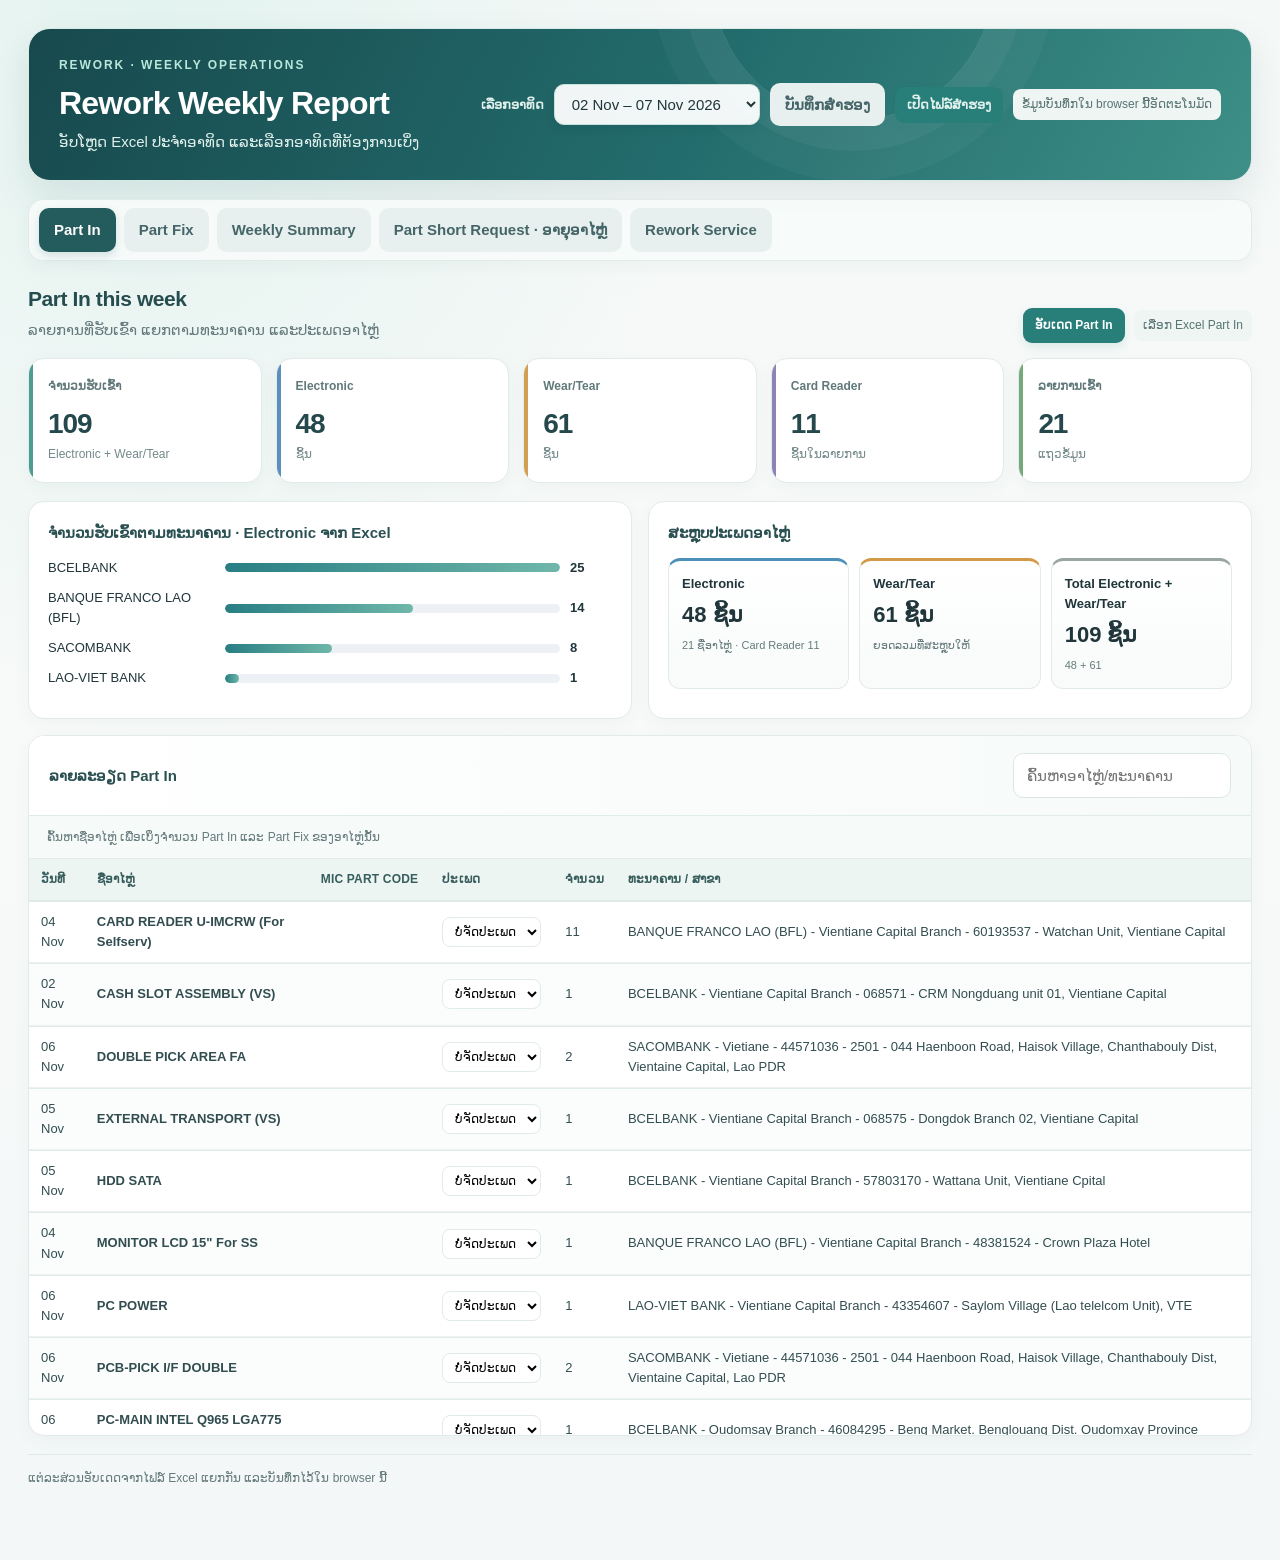
==== index.html @ 6dc498f1 "Restructure website and fix tab navigation and local running - Add root index.html to serve site cle" ====
<!doctype html>
<html lang="lo">
  <head>
    <meta charset="utf-8" />
    <meta name="viewport" content="width=device-width, initial-scale=1" />
    <title>Rework Weekly Report</title>
    <link rel="stylesheet" href="css/styles.css" />
  </head>
  <body>
    <main class="wrap">
      <header class="top">
        <div>
          <div class="eyebrow">Rework · Weekly Operations</div>
          <h1 class="title">Rework Weekly Report</h1>
          <p class="sub">
            ອັບໂຫຼດ Excel ປະຈຳອາທິດ ແລະເລືອກອາທິດທີ່ຕ້ອງການເບິ່ງ
          </p>
        </div>
        <div class="controls">
          <label for="week">ເລືອກອາທິດ</label
          ><select id="week"></select
          ><button class="tab" id="saveBackup" type="button">ບັນທຶກສຳຮອງ</button
          ><label class="uploadbtn" for="restoreBackup">ເປີດໄຟລ໌ສຳຮອງ</label
          ><input
            class="uploadinput"
            id="restoreBackup"
            type="file"
            accept=".json,application/json"
          /><span class="uploadstatus" id="backupStatus"
            >ຂໍ້ມູນບັນທຶກໃນ browser ນີ້ອັດຕະໂນມັດ</span
          >
        </div>
      </header>
      <nav class="tabs">
        <a class="tab active" href="#in">Part In</a
        ><a class="tab" href="#fix">Part Fix</a
        ><a class="tab" id="summaryNav" href="#weeklySummary" hidden
          >Weekly Summary</a
        ><a class="tab" href="#partLife">Part Short Request · ອາຍຸອາໄຫຼ່</a
        ><a class="tab" href="#reworkService">Rework Service</a>
      </nav>
      <section class="section active" id="in">
        <div class="section-head">
          <div>
            <h2>Part In this week</h2>
            <p>ລາຍການທີ່ຮັບເຂົ້າ ແຍກຕາມທະນາຄານ ແລະປະເພດອາໄຫຼ່</p>
          </div>
          <div class="sectionupload">
            <label class="uploadbtn" for="uploadIn">ອັບເດດ Part In</label
            ><input
              class="uploadinput"
              id="uploadIn"
              type="file"
              accept=".xlsx,.xlsm"
            /><span class="uploadstatus" id="statusIn"
              >ເລືອກ Excel Part In</span
            >
          </div>
        </div>
        <div class="grid" id="inkpis"></div>
        <div class="layout">
          <div class="panel">
            <h3>ຈຳນວນຮັບເຂົ້າຕາມທະນາຄານ · Electronic ຈາກ Excel</h3>
            <div id="banks"></div>
          </div>
          <div class="panel">
            <h3>ສະຫຼຸບປະເພດອາໄຫຼ່</h3>
            <div id="types"></div>
          </div>
        </div>
        <div class="panel tablepanel">
          <div class="tabletop">
            <h3>ລາຍລະອຽດ Part In</h3>
            <input
              class="search"
              id="insearch"
              placeholder="ຄົ້ນຫາອາໄຫຼ່/ທະນາຄານ"
            />
          </div>
          <div class="lookup-summary" id="inLookup"></div>
          <div class="scroll">
            <table>
              <thead>
                <tr>
                  <th>ວັນທີ</th>
                  <th>ຊື່ອາໄຫຼ່</th>
                  <th>MIC Part Code</th>
                  <th>ປະເພດ</th>
                  <th>ຈຳນວນ</th>
                  <th>ທະນາຄານ / ສາຂາ</th>
                </tr>
              </thead>
              <tbody id="intable"></tbody>
            </table>
          </div>
        </div>
      </section>
      <section class="section" id="fix">
        <div class="section-head">
          <div>
            <h2>Part Fix this week</h2>
            <p>ລາຍການທີ່ຍ້າຍຈາກ Lao-Rework ໄປ Lao-usable ແລະສະຖານະ Confirmed</p>
          </div>
          <div class="sectionupload">
            <label class="uploadbtn" for="uploadFix">ອັບເດດ Part Fix</label
            ><input
              class="uploadinput"
              id="uploadFix"
              type="file"
              accept=".xlsx,.xlsm"
            /><span class="uploadstatus" id="statusFix"
              >ເລືອກ Excel Part Move</span
            >
          </div>
        </div>
        <div class="grid" id="fixkpis"></div>
        <div class="layout">
          <div class="panel">
            <h3>ຈຳນວນອາໄຫຼ່ທີ່ສ້ອມໄດ້ຕາມຜູ້ສ້ອມ</h3>
            <div id="techs"></div>
          </div>
          <div class="panel">
            <h3>ການແຍກປະເພດ</h3>
            <div id="fixtypes"></div>
            <p class="mini">
              ປະເພດ Wear/Tear ບໍ່ມີລະບຸໃນແຖວທີ່ມາຈາກ Excel. ກຳນົດໃນ Part In
              ແລະລະບົບຈະນຳໄປໃຊ້ກັບ Part Fix ຊື່ອາໄຫຼ່ດຽວກັນ.
            </p>
          </div>
        </div>
        <div class="panel tablepanel">
          <div class="tabletop">
            <h3>ລາຍລະອຽດ Part Fix</h3>
            <input
              class="search"
              id="fixsearch"
              placeholder="ຄົ້ນຫາອາໄຫຼ່/ຜູ້ສ້ອມ"
            />
          </div>
          <div class="lookup-summary" id="fixLookup"></div>
          <div class="scroll">
            <table>
              <thead>
                <tr>
                  <th>ວັນທີ</th>
                  <th>ຊື່ອາໄຫຼ່</th>
                  <th>ປະເພດ</th>
                  <th>ຈຳນວນ</th>
                  <th>ຜູ້ສ້ອມ</th>
                  <th>ວຽກໃນ Excel</th>
                </tr>
              </thead>
              <tbody id="fixtable"></tbody>
            </table>
          </div>
        </div>
      </section>
      <section class="section" id="weeklySummary" hidden>
        <div class="section-head">
          <div>
            <h2 id="summaryTitle">Rework weekly summary</h2>
            <p>
              1. Tóm Tắt Part In/Out Trong Tuần · ກົດທີ່ຊ່ອງຕົວເລກເພື່ອແກ້ໄຂ;
              ບັນທຶກອັດຕະໂນມັດ
            </p>
          </div>
          <div class="sectionupload">
            <label class="uploadbtn" for="uploadSummary"
              >ອັບເດດ Weekly Summary</label
            ><input
              class="uploadinput"
              id="uploadSummary"
              type="file"
              accept=".xlsx,.xlsm"
            /><span class="uploadstatus" id="statusSummary"
              >ເລືອກ Excel Rework Lao</span
            ><label class="colorcontrol" for="rwLaoColor"
              >RW_LAO
              <input
                id="rwLaoColor"
                type="color"
                value="#dbeafe"
                aria-label="Choose RW_LAO column color" /></label
            ><label class="colorcontrol" for="partInFixColor"
              >Part In/Fix this week
              <input
                id="partInFixColor"
                type="color"
                value="#dcfce7"
                aria-label="Choose Part In/Fix this week column color"
            /></label>
          </div>
        </div>
        <div class="panel tablepanel">
          <div class="scroll">
            <table style="min-width: 980px">
              <thead id="summaryHead"></thead>
              <tbody id="summaryRows"></tbody>
            </table>
          </div>
        </div>
      </section>
      <section class="section" id="partLife">
        <div class="section-head">
          <div>
            <h2 id="lifeTitle">Part Short Request this week</h2>
            <p>
              ຕາຕະລາງຕິດຕາມ Part Short Request ປະຈຳອາທິດ ແລະອາຍຸການຈັດການລາຍການ
            </p>
          </div>
          <span class="uploadstatus" id="lifeCount">0 ລາຍການ</span>
        </div>
        <div class="panel">
          <h3>ເພີ່ມ Part Short Request</h3>
          <div class="life-form">
            <label
              >Bank<select id="lifeBank">
                <option>BCEL</option>
                <option>BFL</option>
                <option>LVB</option>
                <option>PBB</option>
                <option>Sacom Bank</option>
              </select></label
            ><label>Date out<input id="lifeOut" type="date" /></label
            ><label>Date in<input id="lifeIn" type="date" /></label
            ><label
              >Part Name<select id="lifePartSelect">
                <option value="">-- ເລືອກອາໄຫຼ່ --</option>
              </select></label
            ><label id="lifeCustomWrap" hidden
              >ພິມຊື່ອາໄຫຼ່<input
                id="lifeCustomPart"
                placeholder="ຊື່ອາໄຫຼ່" /></label
            ><label
              >Wear/tear<select id="lifeType">
                <option>Electronic</option>
                <option>Wear/tear</option>
              </select></label
            ><label
              >Qty<input id="lifeQty" type="number" min="1" value="1" /></label
            ><label
              >Error<input
                id="lifeError"
                placeholder="ອາການ / ຂໍ້ຜິດພາດ" /></label
            ><label
              >S/N<input id="lifeSerial" placeholder="Serial number" /></label
            ><label
              >Location<input
                id="lifeLocation"
                placeholder="ສາຂາ / ສະຖານທີ່" /></label
            ><label>Fix by<input id="lifeFixBy" placeholder="ຜູ້ສ້ອມ" /></label
            ><label class="life-reason"
              >Remarks<input id="lifeRemarks" placeholder="ໝາຍເຫດ" /></label
            ><button class="confirm-upload" id="addLife">ເພີ່ມລາຍການ</button
            ><button class="cancel-upload" id="cancelLifeEdit" hidden>
              ຍົກເລີກແກ້ໄຂ</button
            ><span id="lifeMessage" class="mini"></span>
          </div>
        </div>
        <div class="grid" id="lifeKpis"></div>
        <div class="panel tablepanel">
          <div class="tabletop">
            <h3>ລາຍລະອຽດ Part Short Request</h3>
            <input
              class="search"
              id="lifeSearch"
              placeholder="ຄົ້ນຫາທະນາຄານ / ອາໄຫຼ່ / S/N"
            />
          </div>
          <div class="scroll">
            <table style="min-width: 1250px">
              <thead>
                <tr>
                  <th>Bank</th>
                  <th>Date out</th>
                  <th>Date in</th>
                  <th>Age (days)</th>
                  <th>Part Name</th>
                  <th>Wear/tear</th>
                  <th>Qty</th>
                  <th>Error</th>
                  <th>S/N</th>
                  <th>Location</th>
                  <th>Fix by</th>
                  <th>Remarks</th>
                  <th></th>
                </tr>
              </thead>
              <tbody id="lifeRows"></tbody>
            </table>
          </div>
        </div>
      </section>
      <section class="section" id="reworkService">
        <div class="section-head">
          <div>
            <h2 id="serviceTitle">Rework Service this week</h2>
            <p>ສະຫຼຸບວຽກບໍລິການຕາມຜູ້ປະຕິບັດງານ ແລະລາຍລະອຽດວຽກ</p>
          </div>
          <div class="sectionupload">
            <label class="uploadbtn" for="uploadService"
              >ອັບເດດ Rework Service</label
            ><input
              class="uploadinput"
              id="uploadService"
              type="file"
              accept=".xlsx,.xlsm"
            /><span class="uploadstatus" id="statusService"
              >ຂໍ້ມູນ Rework Service</span
            >
          </div>
        </div>
        <div class="grid service-kpis" id="serviceKpis"></div>
        <div class="panel tablepanel">
          <div class="tabletop"><h3>ຈຳນວນວຽກຕາມຜູ້ປະຕິບັດງານ</h3></div>
          <div class="scroll">
            <table>
              <thead>
                <tr>
                  <th>Rework Name</th>
                  <th>Onsite Service</th>
                  <th>Remote Support</th>
                  <th>Help bank fix</th>
                  <th>Delivery</th>
                  <th>Total</th>
                </tr>
              </thead>
              <tbody id="servicePeople"></tbody>
            </table>
          </div>
        </div>
        <div class="panel tablepanel">
          <div class="tabletop">
            <h3>ລາຍລະອຽດວຽກ</h3>
            <input
              class="search"
              id="serviceSearch"
              placeholder="ຄົ້ນຫາຜູ້ປະຕິບັດງານ / ລາຍລະອຽດ"
            />
          </div>
          <div class="scroll">
            <table>
              <thead>
                <tr>
                  <th>Rework Name</th>
                  <th>Service Type</th>
                  <th>Remark</th>
                  <th>Date</th>
                </tr>
              </thead>
              <tbody id="serviceTasks"></tbody>
            </table>
          </div>
        </div>
        <p class="mini">
          ຂໍ້ມູນອ່ານຈາກຊີດ Rework Service. ການອັບເດດໃໝ່ຈະແທນຂໍ້ມູນ Rework
          Service ທີ່ບັນທຶກໄວ້.
        </p>
      </section>
      <p class="foot" id="reportFoot">
        ແຫຼ່ງຂໍ້ມູນ: Part In ແລະ Part Move ໃນ Report rework weekly
        02.07.11.2026.xlsx
      </p>
    </main>
    <script src="js/data.js"></script>
    <script src="js/app.js"></script>
  </body>
</html>
---- css/styles.css ----
:root {
  --ink: #162236;
  --muted: #63718a;
  --line: #e6ebf2;
  --bg: #f4f7fb;
  --blue: #3158d4;
  --teal: #118b83;
  --amber: #d68a12;
  --red: #c96a37;
  --card: #fff;
}
* {
  box-sizing: border-box;
}
body {
  margin: 0;
  background: var(--bg);
  color: var(--ink);
  font:
    15px/1.55 "Segoe UI",
    Tahoma,
    Arial,
    sans-serif;
}
.wrap {
  max-width: 1220px;
  margin: auto;
  padding: 34px 28px 60px;
}
.top {
  display: flex;
  align-items: flex-start;
  justify-content: space-between;
  gap: 20px;
  margin-bottom: 24px;
}
.eyebrow {
  font-size: 12px;
  text-transform: uppercase;
  letter-spacing: 0.13em;
  color: var(--blue);
  font-weight: 800;
}
.title {
  font-size: 30px;
  margin: 4px 0 2px;
  letter-spacing: -0.04em;
}
.sub {
  color: var(--muted);
  margin: 0;
}
.controls {
  display: flex;
  gap: 10px;
  align-items: center;
  flex-wrap: wrap;
}
.controls label {
  color: var(--muted);
  font-size: 13px;
  font-weight: 700;
}
.controls select,
.search {
  padding: 10px 13px;
  border: 1px solid var(--line);
  background: white;
  border-radius: 10px;
  color: var(--ink);
  font: inherit;
}
.tabs {
  display: flex;
  gap: 8px;
  margin: 24px 0 18px;
  position: sticky;
  top: 0;
  z-index: 5;
  padding: 9px 0;
  background: var(--bg);
}
.tab {
  display: inline-block;
  text-decoration: none;
  border: 0;
  border-radius: 10px;
  padding: 10px 15px;
  background: #e8edf6;
  color: #50607a;
  font: inherit;
  font-weight: 700;
  cursor: pointer;
}
.tab.active {
  background: var(--ink);
  color: white;
}
.section {
  display: none;
  scroll-margin-top: 74px;
}
.section.active {
  display: block;
}
.section[hidden],
.tab[hidden] {
  display: none !important;
}
.section-head {
  display: flex;
  align-items: end;
  justify-content: space-between;
  gap: 16px;
  margin: 20px 0 14px;
}
.section h2 {
  font-size: 21px;
  margin: 0;
}
.section-head p {
  color: var(--muted);
  margin: 3px 0 0;
}
.sectionupload {
  display: flex;
  align-items: center;
  gap: 9px;
  flex-wrap: wrap;
}
.colorcontrol {
  display: inline-flex;
  align-items: center;
  gap: 7px;
  border: 1px solid var(--line);
  border-radius: 9px;
  padding: 5px 9px;
  background: #fff;
  color: var(--ink);
  font-size: 12px;
  font-weight: 700;
}
.colorcontrol input {
  width: 30px;
  height: 25px;
  border: 0;
  padding: 0;
  background: none;
  cursor: pointer;
}
.uploadbtn {
  display: inline-block;
  border-radius: 9px;
  padding: 8px 12px;
  background: var(--blue);
  color: #fff;
  font-weight: 700;
  font-size: 12px;
  cursor: pointer;
}
.uploadbtn:hover {
  background: #2345b5;
}
.uploadbtn:hover {
  background: #2345b5;
}
.uploadinput {
  position: absolute;
  width: 1px;
  height: 1px;
  overflow: hidden;
  clip: rect(0, 0, 0, 0);
  white-space: nowrap;
}
.uploadstatus {
  font-size: 12px;
  color: var(--muted);
}
.upload-overlay {
  position: fixed;
  inset: 0;
  z-index: 20;
  display: grid;
  place-items: center;
  padding: 20px;
  background: #13203388;
}
.upload-overlay[hidden] {
  display: none;
}
.upload-dialog {
  width: min(520px, 100%);
  background: #fff;
  border-radius: 16px;
  padding: 22px;
  box-shadow: 0 24px 80px #13203355;
}
.upload-dialog h2 {
  font-size: 21px;
  margin: 0 0 6px;
}
.upload-dialog p {
  color: var(--muted);
  font-size: 13px;
  margin: 0 0 12px;
}
.preview-stats {
  background: #f5f7fb;
  border: 1px solid var(--line);
  border-radius: 11px;
  padding: 13px;
  margin: 14px 0 18px;
  white-space: pre-line;
  color: var(--ink);
  font-size: 13px;
}
.dialog-actions {
  display: flex;
  justify-content: flex-end;
  gap: 9px;
}
.dialog-actions button {
  border: 0;
  border-radius: 9px;
  padding: 9px 13px;
  font: inherit;
  font-size: 13px;
  font-weight: 700;
  cursor: pointer;
}
.cancel-upload {
  background: #edf1f6;
  color: var(--ink);
}
.confirm-upload {
  background: var(--blue);
  color: #fff;
}
.grid {
  display: grid;
  grid-template-columns: repeat(5, 1fr);
  gap: 14px;
  margin-bottom: 18px;
}
.card,
.panel {
  background: var(--card);
  border: 1px solid var(--line);
  border-radius: 15px;
  box-shadow: 0 3px 12px #23314c08;
}
.card {
  padding: 17px 18px;
}
.label {
  font-size: 12px;
  color: var(--muted);
  font-weight: 700;
}
.value {
  font-size: 28px;
  font-weight: 800;
  letter-spacing: -0.04em;
  margin: 6px 0 0;
}
.hint {
  font-size: 12px;
  color: var(--muted);
}
.layout {
  display: grid;
  grid-template-columns: 1fr 1fr;
  gap: 16px;
  margin-bottom: 16px;
}
.panel {
  padding: 18px;
}
.panel h3 {
  font-size: 15px;
  margin: 0 0 14px;
}
.barrow {
  display: grid;
  grid-template-columns: minmax(100px, 1fr) 2fr 42px;
  gap: 10px;
  align-items: center;
  margin: 10px 0;
  font-size: 13px;
}
.track {
  height: 9px;
  background: #edf1f6;
  border-radius: 10px;
  overflow: hidden;
}
.fill {
  height: 100%;
  border-radius: 10px;
  background: linear-gradient(90deg, #3158d4, #7991ef);
}
.fill.teal {
  background: linear-gradient(90deg, #118b83, #51c5b6);
}
.tablepanel {
  padding: 0;
  overflow: hidden;
}
.tabletop {
  padding: 16px 18px;
  border-bottom: 1px solid var(--line);
  display: flex;
  align-items: center;
  justify-content: space-between;
  gap: 12px;
}
.tabletop h3 {
  margin: 0;
}
.scroll {
  overflow: auto;
}
.lookup-summary {
  padding: 12px 18px;
  border-bottom: 1px solid var(--line);
  background: #f8fafd;
}
.lookup-prompt {
  color: var(--muted);
  font-size: 12px;
}
.lookup-totals {
  display: grid;
  grid-template-columns: repeat(3, minmax(0, 1fr));
  gap: 9px;
  margin: 0 0 9px;
}
.lookup-total {
  border: 1px solid var(--line);
  background: #fff;
  border-radius: 10px;
  padding: 9px 11px;
}
.lookup-total span {
  display: block;
  color: var(--muted);
  font-size: 11px;
  font-weight: 700;
}
.lookup-total b {
  font-size: 18px;
}
.lookup-list {
  display: grid;
  gap: 5px;
}
.lookup-row {
  display: grid;
  grid-template-columns: minmax(180px, 1.5fr) repeat(2, minmax(110px, 1fr));
  gap: 10px;
  padding: 8px 10px;
  border-radius: 8px;
  background: #fff;
  font-size: 12px;
}
.lookup-row span {
  color: var(--muted);
}
.lookup-row b {
  color: var(--ink);
}
table {
  width: 100%;
  border-collapse: collapse;
  font-size: 13px;
  min-width: 750px;
}
th {
  text-align: left;
  background: #f8fafd;
  color: #63718a;
  font-size: 11px;
  text-transform: uppercase;
  letter-spacing: 0.05em;
  padding: 12px 14px;
  position: sticky;
  top: 0;
}
td {
  padding: 11px 14px;
  border-top: 1px solid var(--line);
  vertical-align: top;
}
tr:hover td {
  background: #fafcff;
}
.pill {
  display: inline-block;
  border-radius: 99px;
  padding: 3px 9px;
  background: #f1f3f7;
  color: #68758b;
  font-size: 11px;
  font-weight: 700;
}
.pill.ok {
  background: #e4f5f1;
  color: #138274;
}
.pill.warn {
  background: #fff3dd;
  color: #9d6811;
}
.tagselect {
  padding: 6px 8px;
  border: 1px solid var(--line);
  border-radius: 8px;
  font: inherit;
  font-size: 12px;
  background: #fff;
}
.notice {
  margin: 14px 0 18px;
  padding: 13px 15px;
  background: #fff8e9;
  border: 1px solid #f3dfa9;
  border-radius: 11px;
  color: #71571e;
  font-size: 13px;
}
.foot {
  color: var(--muted);
  font-size: 12px;
  margin-top: 18px;
}
.empty {
  text-align: center;
  color: var(--muted);
  padding: 30px;
}
.search {
  max-width: 220px;
}
.mini {
  font-size: 11px;
  color: var(--muted);
}
.type-summary {
  display: grid;
  grid-template-columns: repeat(auto-fit, minmax(160px, 1fr));
  gap: 10px;
}
.type-box {
  border: 1px solid var(--line);
  border-radius: 12px;
  padding: 13px;
  background: #fbfcfe;
}
.type-box strong {
  display: block;
  font-size: 13px;
}
.type-box b {
  display: block;
  font-size: 22px;
  margin: 4px 0 0;
}
.type-box span {
  font-size: 11px;
  color: var(--muted);
}
.type-box.electronic {
  border-top: 3px solid var(--blue);
}
.type-box.wear {
  border-top: 3px solid var(--amber);
}
.type-box.pending {
  border-top: 3px solid #9aa6b8;
}
@media (max-width: 520px) {
  .type-summary {
    grid-template-columns: 1fr;
  }
}
@media (max-width: 850px) {
  .grid {
    grid-template-columns: repeat(2, 1fr);
  }
  .layout {
    grid-template-columns: 1fr;
  }
  .top {
    display: block;
  }
  .controls {
    margin-top: 14px;
  }
}
@media (max-width: 520px) {
  .wrap {
    padding: 22px 14px;
  }
  .grid {
    grid-template-columns: 1fr 1fr;
    gap: 9px;
  }
  .card {
    padding: 13px;
  }
  .value {
    font-size: 23px;
  }
  .title {
    font-size: 25px;
  }
  .section-head {
    display: block;
  }
  .tabs {
    overflow: auto;
  }
  .tab {
    white-space: nowrap;
  }
}
.life-form {
  display: grid;
  grid-template-columns: repeat(3, minmax(150px, 1fr));
  gap: 12px;
  align-items: end;
}
.life-form label {
  display: grid;
  gap: 6px;
  color: #475569;
  font-size: 13px;
}
.life-form input {
  padding: 10px;
  border: 1px solid #cbd5e1;
  border-radius: 9px;
  font: inherit;
}
.life-reason {
  grid-column: span 2;
}
.delete-life {
  border: 0;
  background: #fee2e2;
  color: #991b1b;
  padding: 7px 10px;
  border-radius: 7px;
  cursor: pointer;
}
@media (max-width: 760px) {
  .life-form {
    grid-template-columns: 1fr;
  }
  .life-reason {
    grid-column: auto;
  }
}
:root {
  --ink: #20363b;
  --muted: #657a7c;
  --line: #e1ebea;
  --bg: #f3f8f7;
  --blue: #277e83;
  --teal: #40a99a;
  --amber: #c98735;
  --red: #bd705d;
  --card: #fff;
}
body {
  background:
    radial-gradient(ellipse at 12% 0%, #e3f3ef 0, transparent 34%),
    linear-gradient(180deg, #f4f8f7 0%, #f8faf9 46%, #f3f7f7 100%);
  color: var(--ink);
  font-family: "Segoe UI", Tahoma, Arial, sans-serif;
}
.wrap {
  max-width: 1320px;
  padding-top: 28px;
}
.top {
  position: relative;
  align-items: center;
  padding: 27px 30px;
  margin: 0 0 18px;
  border: 1px solid #d9e9e5;
  border-radius: 22px;
  background: linear-gradient(118deg, #17494d 0%, #236c6d 55%, #3d8f87 100%);
  box-shadow: 0 16px 36px #184d4b1a;
  overflow: hidden;
}
.top:after {
  content: "";
  position: absolute;
  width: 280px;
  height: 280px;
  right: 21%;
  top: -190px;
  border-radius: 50%;
  border: 1px solid #ffffff1f;
  box-shadow:
    0 0 0 30px #ffffff0b,
    0 0 0 60px #ffffff08;
  pointer-events: none;
}
.top > div,
.top .controls {
  position: relative;
  z-index: 1;
}
.eyebrow {
  color: #b9e7db;
  letter-spacing: 0.16em;
}
.title {
  color: #fff;
  font-size: 32px;
  letter-spacing: -0.025em;
}
.sub {
  color: #e0f0ec;
}
.controls label {
  color: #e0f0ec;
}
.controls select {
  border-color: #c7e1db;
  background: #ffffffef;
  box-shadow: 0 3px 10px #123e3b24;
}
.tabs {
  margin: 0 0 16px;
  padding: 8px 10px;
  border: 1px solid #e1ebea;
  border-radius: 15px;
  background: #f7fbfaef;
  backdrop-filter: blur(12px);
  box-shadow: 0 5px 16px #264d4b0b;
}
.tab {
  background: #e7f0ee;
  color: #456568;
  transition:
    background 0.16s,
    color 0.16s,
    transform 0.16s;
}
.tab:hover {
  background: #dcebe7;
  transform: translateY(-1px);
}
.tab.active {
  background: #245c5e;
  color: #fff;
  box-shadow: 0 4px 10px #245c5e2a;
}
.section-head {
  margin: 22px 0 15px;
}
.section h2 {
  color: #254c4f;
  letter-spacing: -0.02em;
}
.section-head p {
  line-height: 1.65;
}
.uploadbtn,
.confirm-upload {
  background: #287e79;
  box-shadow: 0 4px 10px #287e7920;
  transition: 0.15s;
}
.uploadbtn:hover,
.confirm-upload:hover {
  background: #1e6764;
  transform: translateY(-1px);
}
.colorcontrol {
  border-color: #dce8e5;
  background: #fff;
  box-shadow: 0 2px 7px #264d4b08;
}
.card,
.panel {
  border-color: #e2ebea;
  border-radius: 16px;
  box-shadow: 0 5px 18px #254c4d0a;
  transition:
    box-shadow 0.18s,
    border-color 0.18s;
}
.card:hover,
.panel:hover {
  border-color: #d3e4e0;
  box-shadow: 0 9px 24px #254c4d12;
}
.card {
  position: relative;
  overflow: hidden;
  padding: 18px 19px;
}
.card:before {
  content: "";
  position: absolute;
  inset: 0 auto 0 0;
  width: 4px;
  background: #4c9c91;
}
.card:nth-child(2):before {
  background: #5d8fbd;
}
.card:nth-child(3):before {
  background: #d2a054;
}
.card:nth-child(4):before {
  background: #8d83b6;
}
.card:nth-child(5):before {
  background: #75a978;
}
.label {
  color: #61797a;
}
.value {
  color: #24484b;
}
.hint {
  color: #74898a;
}
.panel {
  padding: 19px;
}
.panel h3,
.tabletop h3 {
  color: #2b5052;
}
.fill {
  background: linear-gradient(90deg, #287e83, #6fb7aa);
}
.fill.teal {
  background: linear-gradient(90deg, #409b84, #85c7aa);
}
.tablepanel {
  padding: 0;
}
.tabletop {
  padding: 17px 20px;
  background: linear-gradient(90deg, #fff, #f6faf9);
}
table {
  border-collapse: separate;
  border-spacing: 0;
  width: 100%;
  font-size: 13px;
}
th {
  position: sticky;
  top: 0;
  background: #edf5f3;
  color: #375d5c;
  text-align: left;
  font-size: 12px;
  letter-spacing: 0.015em;
  font-weight: 800;
  padding: 11px 12px;
  border-bottom: 1px solid #dce9e6;
  white-space: nowrap;
}
td {
  padding: 10px 12px;
  border-bottom: 1px solid #edf2f1;
  color: #324d50;
  vertical-align: middle;
}
tbody tr:nth-child(even) {
  background: #fbfdfc;
}
tbody tr:hover {
  background: #eff8f5;
}
.scroll {
  max-height: 64vh;
}
.search {
  border-color: #dce7e4;
  background: #fff;
}
.search:focus,
.controls select:focus,
.life-form input:focus,
.life-form select:focus {
  outline: 3px solid #68b5a444;
  border-color: #4a9d91;
}
.lookup-summary {
  background: #f6faf9;
}
.lookup-total {
  border-color: #e1ebe8;
  box-shadow: 0 2px 8px #2d555508;
}
.type-box {
  background: linear-gradient(180deg, #fff, #f8fbfa);
  border-color: #e2ebe8;
}
.type-box.electronic {
  border-top-color: #4c8fb8;
}
.type-box.wear {
  border-top-color: #d29a47;
}
.type-box.pending {
  border-top-color: #9aa6a2;
}
.uploadstatus {
  padding: 6px 9px;
  border-radius: 8px;
  background: #eef5f3;
  color: #587473;
}
.foot {
  border-top: 1px solid #e0e9e7;
  padding-top: 14px;
}
.life-form input,
.life-form select {
  border-color: #d9e5e2;
  background: #fff;
}
.delete-life {
  background: #fff0ec;
  color: #a84f40;
}
.delete-life:hover {
  background: #ffded6;
}
@media (max-width: 850px) {
  .top {
    padding: 22px 22px;
  }
}
@media (max-width: 520px) {
  .wrap {
    padding: 15px 11px 35px;
  }
  .top {
    padding: 20px 18px;
    border-radius: 17px;
  }
  .title {
    font-size: 25px;
  }
  .tabs {
    border-radius: 12px;
  }
  .scroll {
    max-height: 68vh;
  }
  .tabletop {
    align-items: flex-start;
    flex-direction: column;
  }
  .search {
    max-width: none;
    width: 100%;
  }
}
.summary-edit {
  min-width: 55px;
  outline: none;
  border-radius: 4px;
  padding: 2px 4px;
}
.summary-edit:focus {
  background: #fff7d6;
  box-shadow: 0 0 0 2px #e7bf55;
}
.datefilter {
  display: inline-flex;
  align-items: center;
  gap: 6px;
  border: 1px solid var(--line);
  border-radius: 9px;
  padding: 5px 8px;
  background: #fff;
  color: var(--muted);
  font-size: 12px;
  font-weight: 700;
}
.datefilter input {
  border: 0;
  background: transparent;
  color: var(--ink);
  font: inherit;
  min-width: 132px;
}
.edit-life {
  border: 0;
  border-radius: 7px;
  padding: 7px 10px;
  background: #e7f3f0;
  color: #286d65;
  cursor: pointer;
}
.edit-life:hover {
  background: #d5ebe4;
}
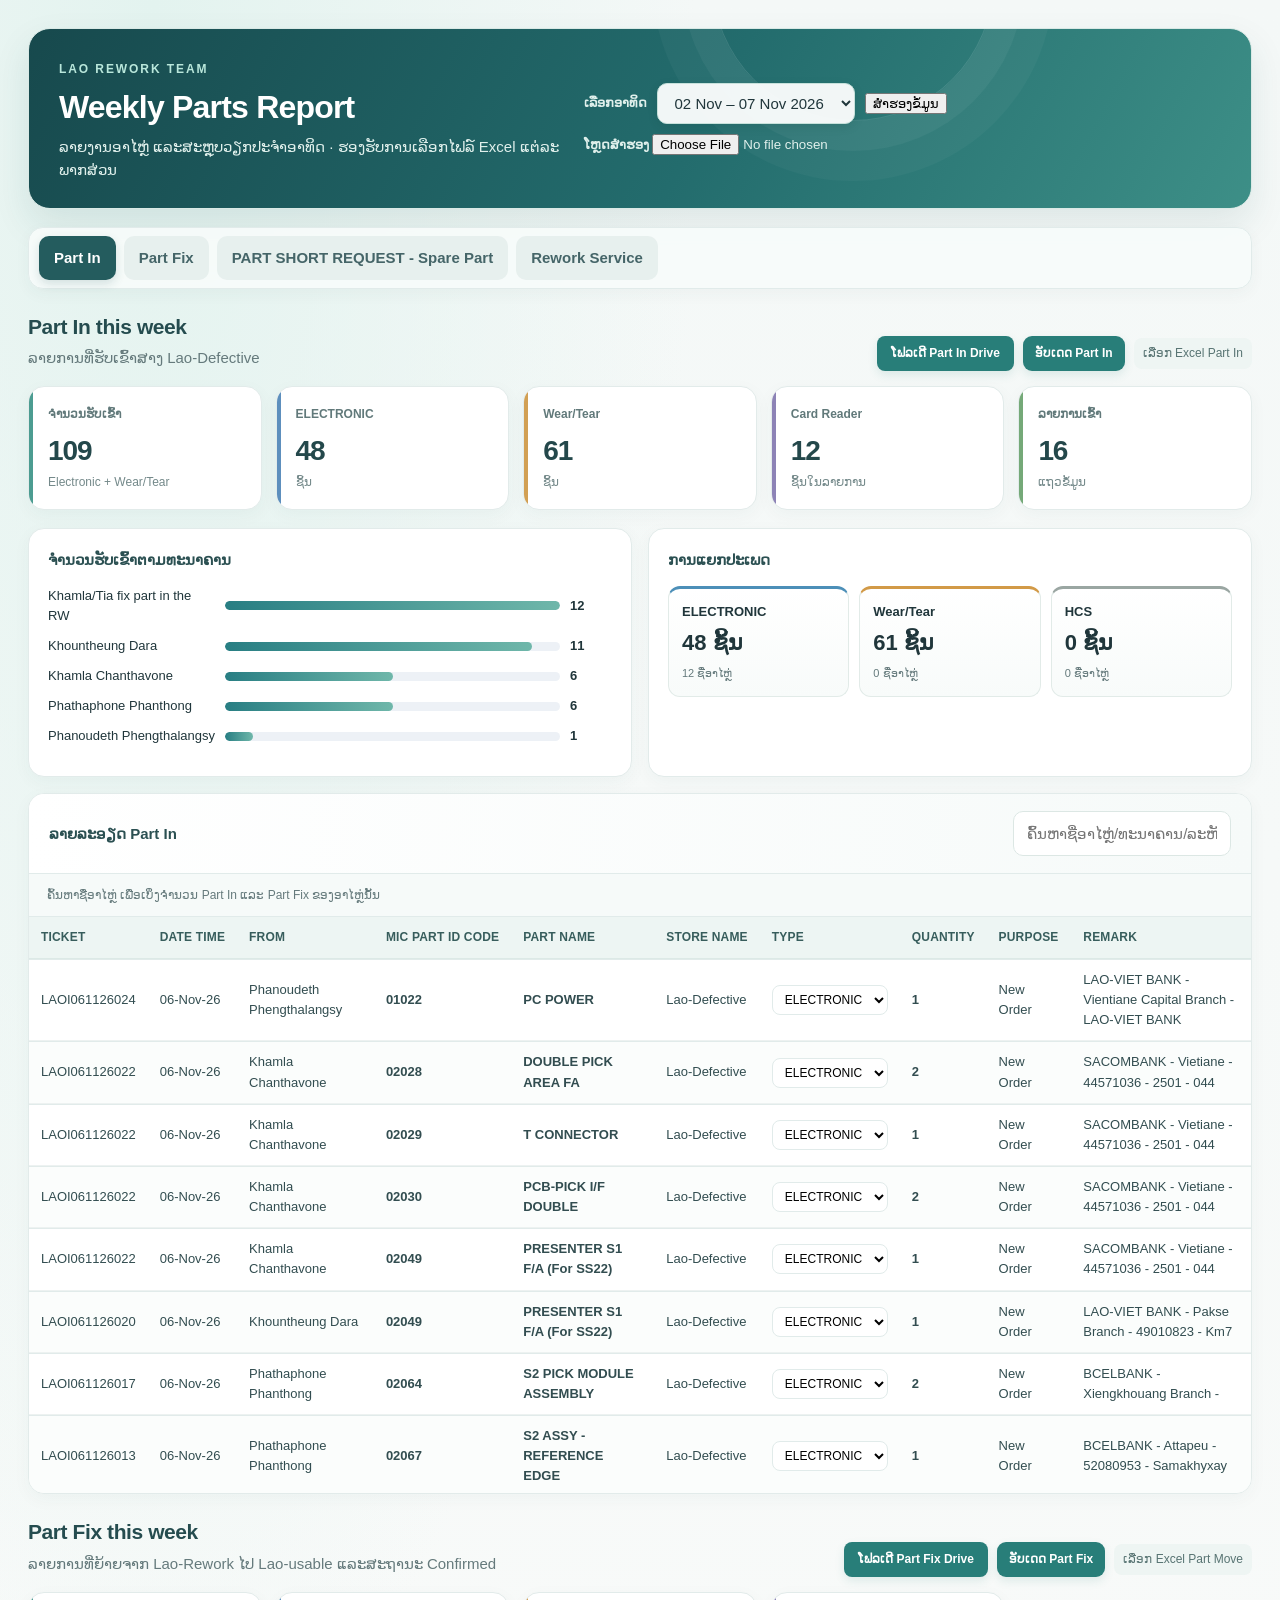
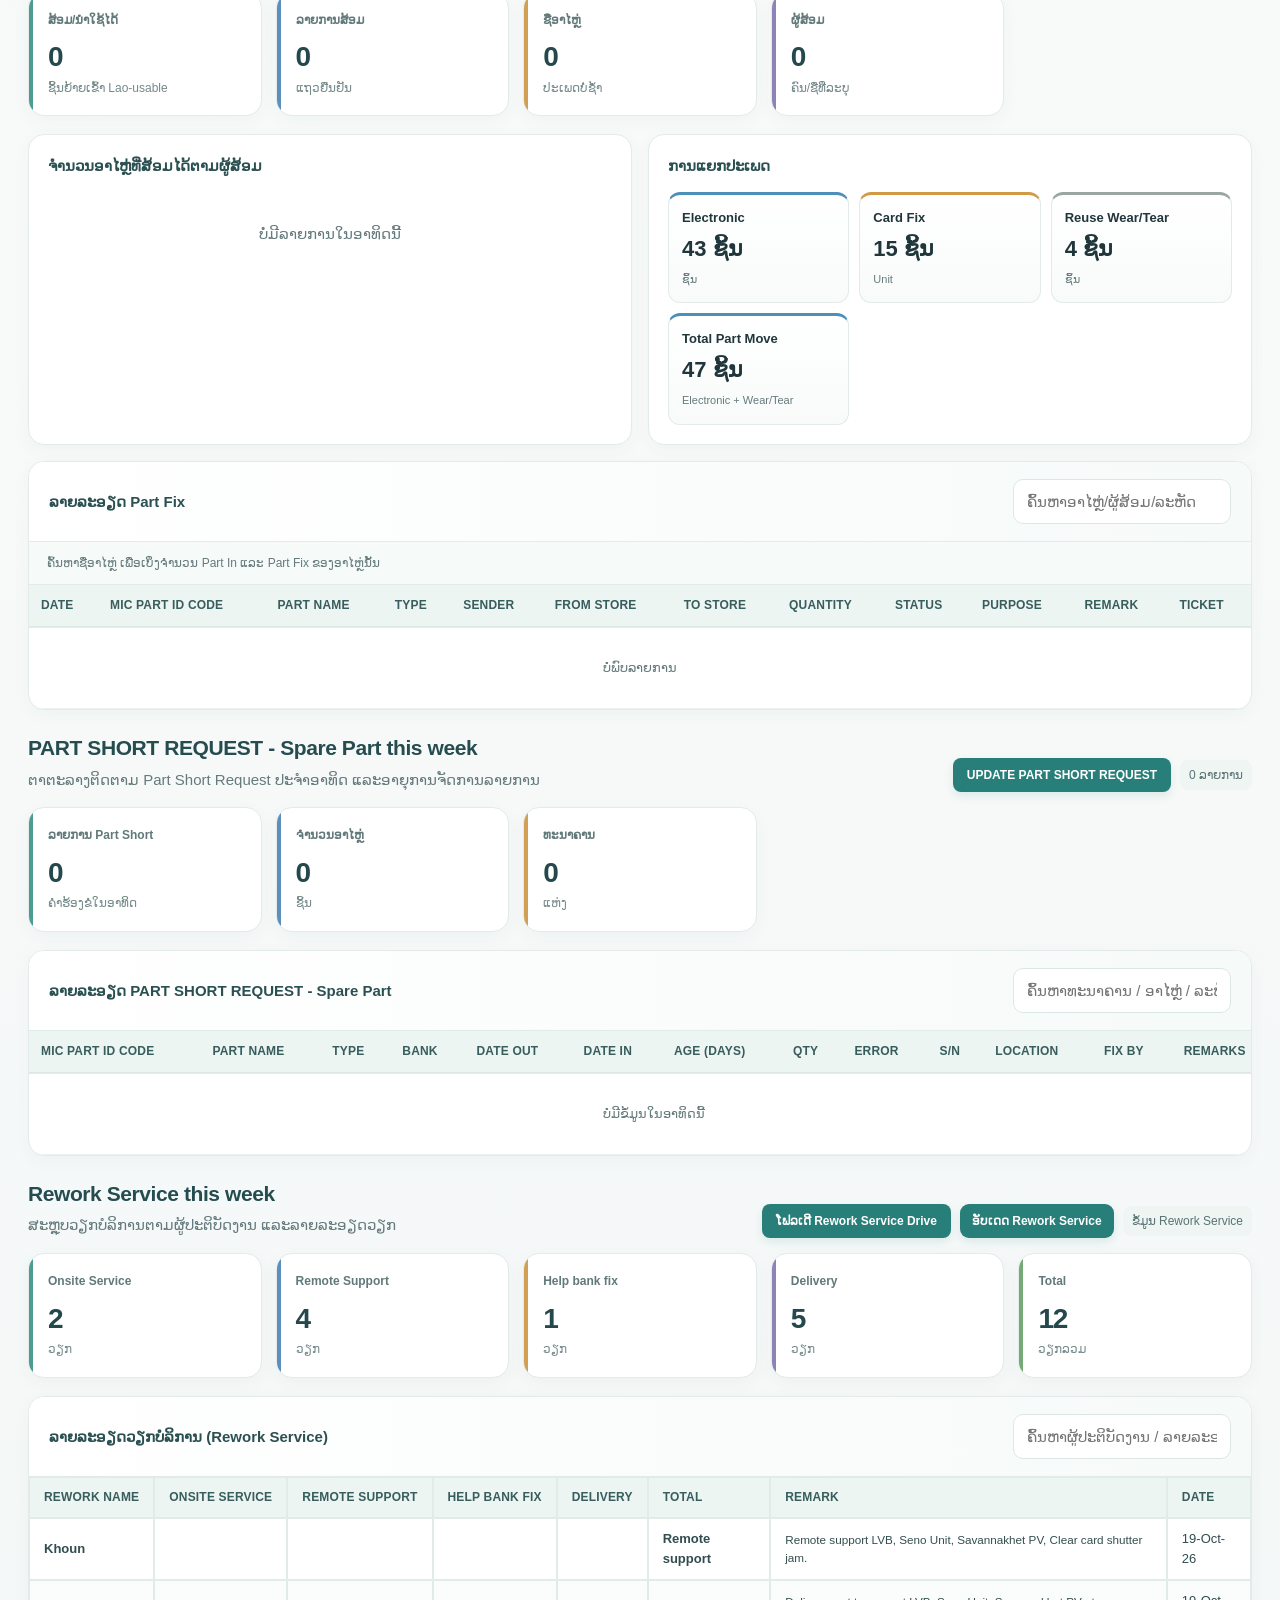
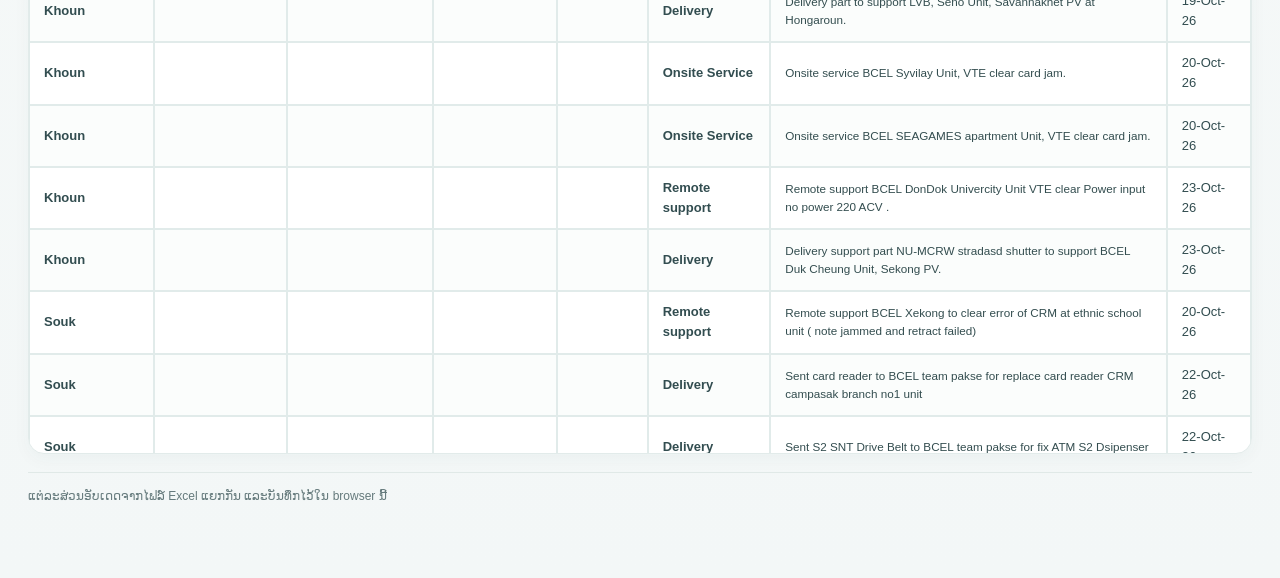
==== commit 321919dd: "Improve parts report layout, sorting, type classification, and Google Drive links Co-authored-by: kh" ====
--- a/index.html
+++ b/index.html
@@ -3,68 +3,82 @@
   <head>
     <meta charset="utf-8" />
     <meta name="viewport" content="width=device-width, initial-scale=1" />
-    <title>Rework Weekly Report</title>
+    <title>Khoun Rework Weekly Report</title>
     <link rel="stylesheet" href="css/styles.css" />
   </head>
   <body>
     <main class="wrap">
       <header class="top">
         <div>
-          <div class="eyebrow">Rework · Weekly Operations</div>
-          <h1 class="title">Rework Weekly Report</h1>
+          <span class="eyebrow">LAO REWORK TEAM</span>
+          <h1 class="title">Weekly Parts Report</h1>
           <p class="sub">
-            ອັບໂຫຼດ Excel ປະຈຳອາທິດ ແລະເລືອກອາທິດທີ່ຕ້ອງການເບິ່ງ
+            ລາຍງານອາໄຫຼ່ ແລະສະຫຼຸບວຽກປະຈຳອາທິດ · ຮອງຮັບການເລືອກໄຟລ໌ Excel
+            ແຕ່ລະພາກສ່ວນ
           </p>
         </div>
         <div class="controls">
-          <label for="week">ເລືອກອາທິດ</label
-          ><select id="week"></select
-          ><button class="tab" id="saveBackup" type="button">ບັນທຶກສຳຮອງ</button
-          ><label class="uploadbtn" for="restoreBackup">ເປີດໄຟລ໌ສຳຮອງ</label
-          ><input
-            class="uploadinput"
-            id="restoreBackup"
-            type="file"
-            accept=".json,application/json"
-          /><span class="uploadstatus" id="backupStatus"
-            >ຂໍ້ມູນບັນທຶກໃນ browser ນີ້ອັດຕະໂນມັດ</span
-          >
+          <label for="week">ເລືອກອາທິດ</label>
+          <select id="week"></select>
+          <button class="ghost-btn" id="saveBackup" type="button">
+            ສຳຮອງຂໍ້ມູນ
+          </button>
+          <label class="ghost-btn file-btn" for="restoreBackup">
+            ໂຫຼດສຳຮອງ
+            <input
+              id="restoreBackup"
+              type="file"
+              accept=".json"
+              aria-label="Upload report backup JSON"
+            />
+          </label>
+          <span id="backupStatus" class="mini"></span>
         </div>
       </header>
-      <nav class="tabs">
-        <a class="tab active" href="#in">Part In</a
-        ><a class="tab" href="#fix">Part Fix</a
-        ><a class="tab" id="summaryNav" href="#weeklySummary" hidden
-          >Weekly Summary</a
-        ><a class="tab" href="#partLife">Part Short Request · ອາຍຸອາໄຫຼ່</a
-        ><a class="tab" href="#reworkService">Rework Service</a>
+
+      <nav class="tabs" aria-label="Sections">
+        <a class="tab active" href="#in">Part In</a>
+        <a class="tab" href="#fix">Part Fix</a>
+        <a class="tab" id="summaryNav" href="#weeklySummary" hidden
+          >Weekly summary</a
+        >
+        <a class="tab" href="#partLife">PART SHORT REQUEST - Spare Part</a>
+        <a class="tab" href="#reworkService">Rework Service</a>
       </nav>
+
+      <!-- SECTION: Part In -->
       <section class="section active" id="in">
         <div class="section-head">
           <div>
             <h2>Part In this week</h2>
-            <p>ລາຍການທີ່ຮັບເຂົ້າ ແຍກຕາມທະນາຄານ ແລະປະເພດອາໄຫຼ່</p>
-          </div>
-          <div class="sectionupload">
-            <label class="uploadbtn" for="uploadIn">ອັບເດດ Part In</label
-            ><input
+            <p>ລາຍການທີ່ຮັບເຂົ້າສາງ Lao-Defective</p>
+          </div>
+          <div class="sectionupload">
+            <a
+              class="uploadbtn gdrive-btn"
+              href="https://drive.google.com/drive/folders/1a9IS4ttAJwyaBh0kmfPqJVOt9NVDuvq-"
+              target="_blank"
+              rel="noopener noreferrer"
+              >ໂຟລເດີ Part In Drive</a
+            >
+            <label class="uploadbtn" for="uploadIn">ອັບເດດ Part In</label>
+            <input
               class="uploadinput"
               id="uploadIn"
               type="file"
               accept=".xlsx,.xlsm"
-            /><span class="uploadstatus" id="statusIn"
-              >ເລືອກ Excel Part In</span
-            >
+            />
+            <span class="uploadstatus" id="statusIn">ເລືອກ Excel Part In</span>
           </div>
         </div>
         <div class="grid" id="inkpis"></div>
         <div class="layout">
           <div class="panel">
-            <h3>ຈຳນວນຮັບເຂົ້າຕາມທະນາຄານ · Electronic ຈາກ Excel</h3>
+            <h3>ຈຳນວນຮັບເຂົ້າຕາມທະນາຄານ</h3>
             <div id="banks"></div>
           </div>
           <div class="panel">
-            <h3>ສະຫຼຸບປະເພດອາໄຫຼ່</h3>
+            <h3>ການແຍກປະເພດ</h3>
             <div id="types"></div>
           </div>
         </div>
@@ -74,7 +88,7 @@
             <input
               class="search"
               id="insearch"
-              placeholder="ຄົ້ນຫາອາໄຫຼ່/ທະນາຄານ"
+              placeholder="ຄົ້ນຫາຊື່ອາໄຫຼ່/ທະນາຄານ/ລະຫັດ"
             />
           </div>
           <div class="lookup-summary" id="inLookup"></div>
@@ -82,12 +96,16 @@
             <table>
               <thead>
                 <tr>
-                  <th>ວັນທີ</th>
-                  <th>ຊື່ອາໄຫຼ່</th>
-                  <th>MIC Part Code</th>
-                  <th>ປະເພດ</th>
-                  <th>ຈຳນວນ</th>
-                  <th>ທະນາຄານ / ສາຂາ</th>
+                  <th>Ticket</th>
+                  <th>Date Time</th>
+                  <th>From</th>
+                  <th>MIC PART ID CODE</th>
+                  <th>PART NAME</th>
+                  <th>Store Name</th>
+                  <th>Type</th>
+                  <th>Quantity</th>
+                  <th>Purpose</th>
+                  <th>Remark</th>
                 </tr>
               </thead>
               <tbody id="intable"></tbody>
@@ -95,6 +113,8 @@
           </div>
         </div>
       </section>
+
+      <!-- SECTION: Part Fix -->
       <section class="section" id="fix">
         <div class="section-head">
           <div>
@@ -102,15 +122,21 @@
             <p>ລາຍການທີ່ຍ້າຍຈາກ Lao-Rework ໄປ Lao-usable ແລະສະຖານະ Confirmed</p>
           </div>
           <div class="sectionupload">
-            <label class="uploadbtn" for="uploadFix">ອັບເດດ Part Fix</label
-            ><input
+            <a
+              class="uploadbtn gdrive-btn"
+              href="https://drive.google.com/drive/folders/16M_Oupf5KpChwT0PolT9WpaItBLiHhWa"
+              target="_blank"
+              rel="noopener noreferrer"
+              >ໂຟລເດີ Part Fix Drive</a
+            >
+            <label class="uploadbtn" for="uploadFix">ອັບເດດ Part Fix</label>
+            <input
               class="uploadinput"
               id="uploadFix"
               type="file"
               accept=".xlsx,.xlsm"
-            /><span class="uploadstatus" id="statusFix"
-              >ເລືອກ Excel Part Move</span
-            >
+            />
+            <span class="uploadstatus" id="statusFix">ເລືອກ Excel Part Move</span>
           </div>
         </div>
         <div class="grid" id="fixkpis"></div>
@@ -122,10 +148,6 @@
           <div class="panel">
             <h3>ການແຍກປະເພດ</h3>
             <div id="fixtypes"></div>
-            <p class="mini">
-              ປະເພດ Wear/Tear ບໍ່ມີລະບຸໃນແຖວທີ່ມາຈາກ Excel. ກຳນົດໃນ Part In
-              ແລະລະບົບຈະນຳໄປໃຊ້ກັບ Part Fix ຊື່ອາໄຫຼ່ດຽວກັນ.
-            </p>
           </div>
         </div>
         <div class="panel tablepanel">
@@ -134,7 +156,7 @@
             <input
               class="search"
               id="fixsearch"
-              placeholder="ຄົ້ນຫາອາໄຫຼ່/ຜູ້ສ້ອມ"
+              placeholder="ຄົ້ນຫາອາໄຫຼ່/ຜູ້ສ້ອມ/ລະຫັດ"
             />
           </div>
           <div class="lookup-summary" id="fixLookup"></div>
@@ -142,12 +164,18 @@
             <table>
               <thead>
                 <tr>
-                  <th>ວັນທີ</th>
-                  <th>ຊື່ອາໄຫຼ່</th>
-                  <th>ປະເພດ</th>
-                  <th>ຈຳນວນ</th>
-                  <th>ຜູ້ສ້ອມ</th>
-                  <th>ວຽກໃນ Excel</th>
+                  <th>Date</th>
+                  <th>MIC PART ID CODE</th>
+                  <th>PART NAME</th>
+                  <th>Type</th>
+                  <th>Sender</th>
+                  <th>From Store</th>
+                  <th>To Store</th>
+                  <th>Quantity</th>
+                  <th>Status</th>
+                  <th>Purpose</th>
+                  <th>Remark</th>
+                  <th>Ticket</th>
                 </tr>
               </thead>
               <tbody id="fixtable"></tbody>
@@ -155,6 +183,8 @@
           </div>
         </div>
       </section>
+
+      <!-- SECTION: Weekly Summary -->
       <section class="section" id="weeklySummary" hidden>
         <div class="section-head">
           <div>
@@ -167,28 +197,34 @@
           <div class="sectionupload">
             <label class="uploadbtn" for="uploadSummary"
               >ອັບເດດ Weekly Summary</label
-            ><input
+            >
+            <input
               class="uploadinput"
               id="uploadSummary"
               type="file"
               accept=".xlsx,.xlsm"
-            /><span class="uploadstatus" id="statusSummary"
+            />
+            <span class="uploadstatus" id="statusSummary"
               >ເລືອກ Excel Rework Lao</span
-            ><label class="colorcontrol" for="rwLaoColor"
+            >
+            <label class="colorcontrol" for="rwLaoColor"
               >RW_LAO
               <input
                 id="rwLaoColor"
                 type="color"
                 value="#dbeafe"
-                aria-label="Choose RW_LAO column color" /></label
-            ><label class="colorcontrol" for="partInFixColor"
+                aria-label="Choose RW_LAO column color"
+              />
+            </label>
+            <label class="colorcontrol" for="partInFixColor"
               >Part In/Fix this week
               <input
                 id="partInFixColor"
                 type="color"
                 value="#dcfce7"
                 aria-label="Choose Part In/Fix this week column color"
-            /></label>
+              />
+            </label>
           </div>
         </div>
         <div class="panel tablepanel">
@@ -200,90 +236,54 @@
           </div>
         </div>
       </section>
+
+      <!-- SECTION: PART SHORT REQUEST - Spare Part -->
       <section class="section" id="partLife">
         <div class="section-head">
           <div>
-            <h2 id="lifeTitle">Part Short Request this week</h2>
+            <h2 id="lifeTitle">PART SHORT REQUEST - Spare Part this week</h2>
             <p>
               ຕາຕະລາງຕິດຕາມ Part Short Request ປະຈຳອາທິດ ແລະອາຍຸການຈັດການລາຍການ
             </p>
           </div>
-          <span class="uploadstatus" id="lifeCount">0 ລາຍການ</span>
-        </div>
-        <div class="panel">
-          <h3>ເພີ່ມ Part Short Request</h3>
-          <div class="life-form">
-            <label
-              >Bank<select id="lifeBank">
-                <option>BCEL</option>
-                <option>BFL</option>
-                <option>LVB</option>
-                <option>PBB</option>
-                <option>Sacom Bank</option>
-              </select></label
-            ><label>Date out<input id="lifeOut" type="date" /></label
-            ><label>Date in<input id="lifeIn" type="date" /></label
-            ><label
-              >Part Name<select id="lifePartSelect">
-                <option value="">-- ເລືອກອາໄຫຼ່ --</option>
-              </select></label
-            ><label id="lifeCustomWrap" hidden
-              >ພິມຊື່ອາໄຫຼ່<input
-                id="lifeCustomPart"
-                placeholder="ຊື່ອາໄຫຼ່" /></label
-            ><label
-              >Wear/tear<select id="lifeType">
-                <option>Electronic</option>
-                <option>Wear/tear</option>
-              </select></label
-            ><label
-              >Qty<input id="lifeQty" type="number" min="1" value="1" /></label
-            ><label
-              >Error<input
-                id="lifeError"
-                placeholder="ອາການ / ຂໍ້ຜິດພາດ" /></label
-            ><label
-              >S/N<input id="lifeSerial" placeholder="Serial number" /></label
-            ><label
-              >Location<input
-                id="lifeLocation"
-                placeholder="ສາຂາ / ສະຖານທີ່" /></label
-            ><label>Fix by<input id="lifeFixBy" placeholder="ຜູ້ສ້ອມ" /></label
-            ><label class="life-reason"
-              >Remarks<input id="lifeRemarks" placeholder="ໝາຍເຫດ" /></label
-            ><button class="confirm-upload" id="addLife">ເພີ່ມລາຍການ</button
-            ><button class="cancel-upload" id="cancelLifeEdit" hidden>
-              ຍົກເລີກແກ້ໄຂ</button
-            ><span id="lifeMessage" class="mini"></span>
+          <div class="sectionupload">
+            <a
+              class="uploadbtn gdrive-btn"
+              href="https://drive.google.com/drive/folders/1BMgJAK8sGcIkL5HNBpqXMXN14Asu2iGp"
+              target="_blank"
+              rel="noopener noreferrer"
+              >UPDATE PART SHORT REQUEST</a
+            >
+            <span class="uploadstatus" id="lifeCount">0 ລາຍການ</span>
           </div>
         </div>
         <div class="grid" id="lifeKpis"></div>
         <div class="panel tablepanel">
           <div class="tabletop">
-            <h3>ລາຍລະອຽດ Part Short Request</h3>
+            <h3>ລາຍລະອຽດ PART SHORT REQUEST - Spare Part</h3>
             <input
               class="search"
               id="lifeSearch"
-              placeholder="ຄົ້ນຫາທະນາຄານ / ອາໄຫຼ່ / S/N"
+              placeholder="ຄົ້ນຫາທະນາຄານ / ອາໄຫຼ່ / ລະຫັດ"
             />
           </div>
           <div class="scroll">
             <table style="min-width: 1250px">
               <thead>
                 <tr>
+                  <th>MIC PART ID CODE</th>
+                  <th>PART NAME</th>
+                  <th>Type</th>
                   <th>Bank</th>
                   <th>Date out</th>
                   <th>Date in</th>
                   <th>Age (days)</th>
-                  <th>Part Name</th>
-                  <th>Wear/tear</th>
                   <th>Qty</th>
                   <th>Error</th>
                   <th>S/N</th>
                   <th>Location</th>
                   <th>Fix by</th>
                   <th>Remarks</th>
-                  <th></th>
                 </tr>
               </thead>
               <tbody id="lifeRows"></tbody>
@@ -291,6 +291,8 @@
           </div>
         </div>
       </section>
+
+      <!-- SECTION: Rework Service -->
       <section class="section" id="reworkService">
         <div class="section-head">
           <div>
@@ -298,70 +300,62 @@
             <p>ສະຫຼຸບວຽກບໍລິການຕາມຜູ້ປະຕິບັດງານ ແລະລາຍລະອຽດວຽກ</p>
           </div>
           <div class="sectionupload">
+            <a
+              class="uploadbtn gdrive-btn"
+              href="https://drive.google.com/drive/folders/1jp-zYhqd3OKhxMgGJ8mIeAMRzl0brE6_"
+              target="_blank"
+              rel="noopener noreferrer"
+              >ໂຟລເດີ Rework Service Drive</a
+            >
             <label class="uploadbtn" for="uploadService"
               >ອັບເດດ Rework Service</label
-            ><input
+            >
+            <input
               class="uploadinput"
               id="uploadService"
               type="file"
               accept=".xlsx,.xlsm"
-            /><span class="uploadstatus" id="statusService"
+            />
+            <span class="uploadstatus" id="statusService"
               >ຂໍ້ມູນ Rework Service</span
             >
           </div>
         </div>
         <div class="grid service-kpis" id="serviceKpis"></div>
         <div class="panel tablepanel">
-          <div class="tabletop"><h3>ຈຳນວນວຽກຕາມຜູ້ປະຕິບັດງານ</h3></div>
-          <div class="scroll">
-            <table>
+          <div class="tabletop">
+            <h3>ລາຍລະອຽດວຽກບໍລິການ (Rework Service)</h3>
+            <input
+              class="search"
+              id="serviceSearch"
+              placeholder="ຄົ້ນຫາຜູ້ປະຕິບັດງານ / ລາຍລະອຽດ"
+            />
+          </div>
+          <div class="scroll">
+            <table class="rework-excel-table" style="min-width: 1000px">
               <thead>
                 <tr>
                   <th>Rework Name</th>
                   <th>Onsite Service</th>
-                  <th>Remote Support</th>
+                  <th>Remote support</th>
                   <th>Help bank fix</th>
                   <th>Delivery</th>
                   <th>Total</th>
-                </tr>
-              </thead>
-              <tbody id="servicePeople"></tbody>
-            </table>
-          </div>
-        </div>
-        <div class="panel tablepanel">
-          <div class="tabletop">
-            <h3>ລາຍລະອຽດວຽກ</h3>
-            <input
-              class="search"
-              id="serviceSearch"
-              placeholder="ຄົ້ນຫາຜູ້ປະຕິບັດງານ / ລາຍລະອຽດ"
-            />
-          </div>
-          <div class="scroll">
-            <table>
-              <thead>
-                <tr>
-                  <th>Rework Name</th>
-                  <th>Service Type</th>
                   <th>Remark</th>
                   <th>Date</th>
                 </tr>
               </thead>
-              <tbody id="serviceTasks"></tbody>
-            </table>
-          </div>
-        </div>
-        <p class="mini">
-          ຂໍ້ມູນອ່ານຈາກຊີດ Rework Service. ການອັບເດດໃໝ່ຈະແທນຂໍ້ມູນ Rework
-          Service ທີ່ບັນທຶກໄວ້.
-        </p>
-      </section>
+              <tbody id="serviceDetailsTable"></tbody>
+            </table>
+          </div>
+        </div>
+      </section>
+
       <p class="foot" id="reportFoot">
         ແຫຼ່ງຂໍ້ມູນ: Part In ແລະ Part Move ໃນ Report rework weekly
-        02.07.11.2026.xlsx
       </p>
     </main>
+
     <script src="js/data.js"></script>
     <script src="js/app.js"></script>
   </body>
--- a/css/styles.css
+++ b/css/styles.css
@@ -1,912 +1,86 @@
-:root {
-  --ink: #162236;
-  --muted: #63718a;
-  --line: #e6ebf2;
-  --bg: #f4f7fb;
-  --blue: #3158d4;
-  --teal: #118b83;
-  --amber: #d68a12;
-  --red: #c96a37;
-  --card: #fff;
+
+:root{--ink:#162236;--muted:#63718a;--line:#e6ebf2;--bg:#f4f7fb;--blue:#3158d4;--teal:#118b83;--amber:#d68a12;--red:#c96a37;--card:#fff}*{box-sizing:border-box}body{margin:0;background:var(--bg);color:var(--ink);font:15px/1.55 "Segoe UI",Tahoma,Arial,sans-serif}.wrap{max-width:1220px;margin:auto;padding:34px 28px 60px}.top{display:flex;align-items:flex-start;justify-content:space-between;gap:20px;margin-bottom:24px}.eyebrow{font-size:12px;text-transform:uppercase;letter-spacing:.13em;color:var(--blue);font-weight:800}.title{font-size:30px;margin:4px 0 2px;letter-spacing:-.04em}.sub{color:var(--muted);margin:0}.controls{display:flex;gap:10px;align-items:center;flex-wrap:wrap}.controls label{color:var(--muted);font-size:13px;font-weight:700}.controls select,.search{padding:10px 13px;border:1px solid var(--line);background:white;border-radius:10px;color:var(--ink);font:inherit}.tabs{display:flex;gap:8px;margin:24px 0 18px;position:sticky;top:0;z-index:5;padding:9px 0;background:var(--bg)}.tab{display:inline-block;text-decoration:none;border:0;border-radius:10px;padding:10px 15px;background:#e8edf6;color:#50607a;font:inherit;font-weight:700;cursor:pointer}.tab.active{background:var(--ink);color:white}.section{display:block;scroll-margin-top:74px}.section.active{display:block}.section[hidden],.tab[hidden]{display:none!important}.section-head{display:flex;align-items:end;justify-content:space-between;gap:16px;margin:20px 0 14px}.section h2{font-size:21px;margin:0}.section-head p{color:var(--muted);margin:3px 0 0}.sectionupload{display:flex;align-items:center;gap:9px;flex-wrap:wrap}.colorcontrol{display:inline-flex;align-items:center;gap:7px;border:1px solid var(--line);border-radius:9px;padding:5px 9px;background:#fff;color:var(--ink);font-size:12px;font-weight:700}.colorcontrol input{width:30px;height:25px;border:0;padding:0;background:none;cursor:pointer}.uploadbtn{display:inline-block;border-radius:9px;padding:8px 12px;background:var(--blue);color:#fff;font-weight:700;font-size:12px;cursor:pointer}.uploadbtn:hover{background:#2345b5}.uploadbtn:hover{background:#2345b5}.uploadinput{position:absolute;width:1px;height:1px;overflow:hidden;clip:rect(0,0,0,0);white-space:nowrap}.uploadstatus{font-size:12px;color:var(--muted)}.upload-overlay{position:fixed;inset:0;z-index:20;display:grid;place-items:center;padding:20px;background:#13203388}.upload-overlay[hidden]{display:none}.upload-dialog{width:min(520px,100%);background:#fff;border-radius:16px;padding:22px;box-shadow:0 24px 80px #13203355}.upload-dialog h2{font-size:21px;margin:0 0 6px}.upload-dialog p{color:var(--muted);font-size:13px;margin:0 0 12px}.preview-stats{background:#f5f7fb;border:1px solid var(--line);border-radius:11px;padding:13px;margin:14px 0 18px;white-space:pre-line;color:var(--ink);font-size:13px}.dialog-actions{display:flex;justify-content:flex-end;gap:9px}.dialog-actions button{border:0;border-radius:9px;padding:9px 13px;font:inherit;font-size:13px;font-weight:700;cursor:pointer}.cancel-upload{background:#edf1f6;color:var(--ink)}.confirm-upload{background:var(--blue);color:#fff}.grid{display:grid;grid-template-columns:repeat(5,1fr);gap:14px;margin-bottom:18px}.card,.panel{background:var(--card);border:1px solid var(--line);border-radius:15px;box-shadow:0 3px 12px #23314c08}.card{padding:17px 18px}.label{font-size:12px;color:var(--muted);font-weight:700}.value{font-size:28px;font-weight:800;letter-spacing:-.04em;margin:6px 0 0}.hint{font-size:12px;color:var(--muted)}.layout{display:grid;grid-template-columns:1fr 1fr;gap:16px;margin-bottom:16px}.panel{padding:18px}.panel h3{font-size:15px;margin:0 0 14px}.barrow{display:grid;grid-template-columns:minmax(100px,1fr) 2fr 42px;gap:10px;align-items:center;margin:10px 0;font-size:13px}.track{height:9px;background:#edf1f6;border-radius:10px;overflow:hidden}.fill{height:100%;border-radius:10px;background:linear-gradient(90deg,#3158d4,#7991ef)}.fill.teal{background:linear-gradient(90deg,#118b83,#51c5b6)}.tablepanel{padding:0;overflow:hidden}.tabletop{padding:16px 18px;border-bottom:1px solid var(--line);display:flex;align-items:center;justify-content:space-between;gap:12px}.tabletop h3{margin:0}.scroll{overflow:auto}.lookup-summary{padding:12px 18px;border-bottom:1px solid var(--line);background:#f8fafd}.lookup-prompt{color:var(--muted);font-size:12px}.lookup-totals{display:grid;grid-template-columns:repeat(3,minmax(0,1fr));gap:9px;margin:0 0 9px}.lookup-total{border:1px solid var(--line);background:#fff;border-radius:10px;padding:9px 11px}.lookup-total span{display:block;color:var(--muted);font-size:11px;font-weight:700}.lookup-total b{font-size:18px}.lookup-list{display:grid;gap:5px}.lookup-row{display:grid;grid-template-columns:minmax(180px,1.5fr) repeat(2,minmax(110px,1fr));gap:10px;padding:8px 10px;border-radius:8px;background:#fff;font-size:12px}.lookup-row span{color:var(--muted)}.lookup-row b{color:var(--ink)}table{width:100%;border-collapse:collapse;font-size:13px;min-width:750px}th{text-align:left;background:#f8fafd;color:#63718a;font-size:11px;text-transform:uppercase;letter-spacing:.05em;padding:12px 14px;position:sticky;top:0}td{padding:11px 14px;border-top:1px solid var(--line);vertical-align:top}tr:hover td{background:#fafcff}.pill{display:inline-block;border-radius:99px;padding:3px 9px;background:#f1f3f7;color:#68758b;font-size:11px;font-weight:700}.pill.ok{background:#e4f5f1;color:#138274}.pill.warn{background:#fff3dd;color:#9d6811}.tagselect{padding:6px 8px;border:1px solid var(--line);border-radius:8px;font:inherit;font-size:12px;background:#fff}.notice{margin:14px 0 18px;padding:13px 15px;background:#fff8e9;border:1px solid #f3dfa9;border-radius:11px;color:#71571e;font-size:13px}.foot{color:var(--muted);font-size:12px;margin-top:18px}.empty{text-align:center;color:var(--muted);padding:30px}.search{max-width:220px}.mini{font-size:11px;color:var(--muted)}.type-summary{display:grid;grid-template-columns:repeat(auto-fit,minmax(160px,1fr));gap:10px}.type-box{border:1px solid var(--line);border-radius:12px;padding:13px;background:#fbfcfe}.type-box strong{display:block;font-size:13px}.type-box b{display:block;font-size:22px;margin:4px 0 0}.type-box span{font-size:11px;color:var(--muted)}.type-box.electronic{border-top:3px solid var(--blue)}.type-box.wear{border-top:3px solid var(--amber)}.type-box.pending{border-top:3px solid #9aa6b8}@media(max-width:520px){.type-summary{grid-template-columns:1fr}}@media(max-width:850px){.grid{grid-template-columns:repeat(2,1fr)}.layout{grid-template-columns:1fr}.top{display:block}.controls{margin-top:14px}}@media(max-width:520px){.wrap{padding:22px 14px}.grid{grid-template-columns:1fr 1fr;gap:9px}.card{padding:13px}.value{font-size:23px}.title{font-size:25px}.section-head{display:block}.tabs{overflow:auto}.tab{white-space:nowrap}}
+.life-form{display:grid;grid-template-columns:repeat(3,minmax(150px,1fr));gap:12px;align-items:end}.life-form label{display:grid;gap:6px;color:#475569;font-size:13px}.life-form input{padding:10px;border:1px solid #cbd5e1;border-radius:9px;font:inherit}.life-reason{grid-column:span 2}.delete-life{border:0;background:#fee2e2;color:#991b1b;padding:7px 10px;border-radius:7px;cursor:pointer}@media(max-width:760px){.life-form{grid-template-columns:1fr}.life-reason{grid-column:auto}}
+:root{--ink:#20363b;--muted:#657a7c;--line:#e1ebea;--bg:#f3f8f7;--blue:#277e83;--teal:#40a99a;--amber:#c98735;--red:#bd705d;--card:#fff}
+body{background:radial-gradient(ellipse at 12% 0%,#e3f3ef 0,transparent 34%),linear-gradient(180deg,#f4f8f7 0%,#f8faf9 46%,#f3f7f7 100%);color:var(--ink);font-family:"Segoe UI",Tahoma,Arial,sans-serif}
+.wrap{max-width:1320px;padding-top:28px}
+.top{position:relative;align-items:center;padding:27px 30px;margin:0 0 18px;border:1px solid #d9e9e5;border-radius:22px;background:linear-gradient(118deg,#17494d 0%,#236c6d 55%,#3d8f87 100%);box-shadow:0 16px 36px #184d4b1a;overflow:hidden}
+.top:after{content:"";position:absolute;width:280px;height:280px;right:21%;top:-190px;border-radius:50%;border:1px solid #ffffff1f;box-shadow:0 0 0 30px #ffffff0b,0 0 0 60px #ffffff08;pointer-events:none}
+.top>div,.top .controls{position:relative;z-index:1}.eyebrow{color:#b9e7db;letter-spacing:.16em}.title{color:#fff;font-size:32px;letter-spacing:-.025em}.sub{color:#e0f0ec}.controls label{color:#e0f0ec}.controls select{border-color:#c7e1db;background:#ffffffef;box-shadow:0 3px 10px #123e3b24}
+.tabs{margin:0 0 16px;padding:8px 10px;border:1px solid #e1ebea;border-radius:15px;background:#f7fbfaeF;backdrop-filter:blur(12px);box-shadow:0 5px 16px #264d4b0b}
+.tab{background:#e7f0ee;color:#456568;transition:background .16s,color .16s,transform .16s}.tab:hover{background:#dcebe7;transform:translateY(-1px)}.tab.active{background:#245c5e;color:#fff;box-shadow:0 4px 10px #245c5e2a}
+.section-head{margin:22px 0 15px}.section h2{color:#254c4f;letter-spacing:-.02em}.section-head p{line-height:1.65}
+.uploadbtn,.confirm-upload{background:#287e79;box-shadow:0 4px 10px #287e7920;transition:.15s}.uploadbtn:hover,.confirm-upload:hover{background:#1e6764;transform:translateY(-1px)}
+.colorcontrol{border-color:#dce8e5;background:#fff;box-shadow:0 2px 7px #264d4b08}
+.card,.panel{border-color:#e2ebea;border-radius:16px;box-shadow:0 5px 18px #254c4d0a;transition:box-shadow .18s,border-color .18s}.card:hover,.panel:hover{border-color:#d3e4e0;box-shadow:0 9px 24px #254c4d12}
+.card{position:relative;overflow:hidden;padding:18px 19px}.card:before{content:"";position:absolute;inset:0 auto 0 0;width:4px;background:#4c9c91}.card:nth-child(2):before{background:#5d8fbd}.card:nth-child(3):before{background:#d2a054}.card:nth-child(4):before{background:#8d83b6}.card:nth-child(5):before{background:#75a978}.label{color:#61797a}.value{color:#24484b}.hint{color:#74898a}
+.panel{padding:19px}.panel h3,.tabletop h3{color:#2b5052}
+.fill{background:linear-gradient(90deg,#287e83,#6fb7aa)}.fill.teal{background:linear-gradient(90deg,#409b84,#85c7aa)}
+.tablepanel{padding:0}.tabletop{padding:17px 20px;background:linear-gradient(90deg,#fff,#f6faf9)}table{border-collapse:separate;border-spacing:0;width:100%;font-size:13px}th{position:sticky;top:0;background:#edf5f3;color:#375d5c;text-align:left;font-size:12px;letter-spacing:.015em;font-weight:800;padding:11px 12px;border-bottom:1px solid #dce9e6;white-space:nowrap}td{padding:10px 12px;border-bottom:1px solid #edf2f1;color:#324d50;vertical-align:middle}tbody tr:nth-child(even){background:#fbfdfc}tbody tr:hover{background:#eff8f5}.scroll{max-height:64vh}.search{border-color:#dce7e4;background:#fff}.search:focus,.controls select:focus,.life-form input:focus,.life-form select:focus{outline:3px solid #68b5a444;border-color:#4a9d91}
+.lookup-summary{background:#f6faf9}.lookup-total{border-color:#e1ebe8;box-shadow:0 2px 8px #2d555508}.type-box{background:linear-gradient(180deg,#fff,#f8fbfa);border-color:#e2ebe8}.type-box.electronic{border-top-color:#4c8fb8}.type-box.wear{border-top-color:#d29a47}.type-box.pending{border-top-color:#9aa6a2}
+.uploadstatus{padding:6px 9px;border-radius:8px;background:#eef5f3;color:#587473}.foot{border-top:1px solid #e0e9e7;padding-top:14px}.life-form input,.life-form select{border-color:#d9e5e2;background:#fff}.delete-life{background:#fff0ec;color:#a84f40}.delete-life:hover{background:#ffded6}
+@media(max-width:850px){.top{padding:22px 22px}}@media(max-width:520px){.wrap{padding:15px 11px 35px}.top{padding:20px 18px;border-radius:17px}.title{font-size:25px}.tabs{border-radius:12px}.scroll{max-height:68vh}.tabletop{align-items:flex-start;flex-direction:column}.search{max-width:none;width:100%}}
+.summary-edit{min-width:55px;outline:none;border-radius:4px;padding:2px 4px}.summary-edit:focus{background:#fff7d6;box-shadow:0 0 0 2px #e7bf55}.datefilter{display:inline-flex;align-items:center;gap:6px;border:1px solid var(--line);border-radius:9px;padding:5px 8px;background:#fff;color:var(--muted);font-size:12px;font-weight:700}.datefilter input{border:0;background:transparent;color:var(--ink);font:inherit;min-width:132px}.edit-life{border:0;border-radius:7px;padding:7px 10px;background:#e7f3f0;color:#286d65;cursor:pointer}.edit-life:hover{background:#d5ebe4}
+/* Additional styles for updated UI components */
+.gdrive-btn {
+  display: inline-flex;
+  align-items: center;
+  gap: 8px;
+  background: #287e79;
+  color: #fff;
+  text-decoration: none;
+  font-weight: 600;
+  padding: 8px 14px;
+  border-radius: 8px;
+  box-shadow: 0 4px 10px #287e7920;
+  transition: .15s;
 }
-* {
-  box-sizing: border-box;
+.gdrive-btn:hover {
+  background: #206763;
+  color: #fff;
 }
-body {
-  margin: 0;
-  background: var(--bg);
-  color: var(--ink);
-  font:
-    15px/1.55 "Segoe UI",
-    Tahoma,
-    Arial,
-    sans-serif;
+.rework-excel-table th, .rework-excel-table td {
+  text-align: left;
+  padding: 10px 14px;
+  border: 1px solid #e1ebea;
 }
-.wrap {
-  max-width: 1220px;
-  margin: auto;
-  padding: 34px 28px 60px;
-}
-.top {
-  display: flex;
-  align-items: flex-start;
-  justify-content: space-between;
-  gap: 20px;
-  margin-bottom: 24px;
-}
-.eyebrow {
-  font-size: 12px;
-  text-transform: uppercase;
-  letter-spacing: 0.13em;
-  color: var(--blue);
-  font-weight: 800;
-}
-.title {
-  font-size: 30px;
-  margin: 4px 0 2px;
-  letter-spacing: -0.04em;
-}
-.sub {
-  color: var(--muted);
-  margin: 0;
-}
-.controls {
-  display: flex;
-  gap: 10px;
-  align-items: center;
-  flex-wrap: wrap;
-}
-.controls label {
-  color: var(--muted);
-  font-size: 13px;
+.rework-excel-table thead tr {
+  background: #eef5f3;
+  color: #20363b;
   font-weight: 700;
 }
-.controls select,
-.search {
-  padding: 10px 13px;
-  border: 1px solid var(--line);
-  background: white;
-  border-radius: 10px;
-  color: var(--ink);
-  font: inherit;
+.remark-cell {
+  max-width: 450px;
+  white-space: normal;
+  word-break: break-word;
+  font-size: 0.9em;
+  color: #334d4f;
 }
-.tabs {
-  display: flex;
-  gap: 8px;
-  margin: 24px 0 18px;
-  position: sticky;
-  top: 0;
-  z-index: 5;
-  padding: 9px 0;
-  background: var(--bg);
+.tag-badge {
+  display: inline-block;
+  padding: 3px 8px;
+  border-radius: 6px;
+  font-size: 0.82em;
+  font-weight: 600;
+  text-transform: uppercase;
 }
-.tab {
-  display: inline-block;
-  text-decoration: none;
-  border: 0;
-  border-radius: 10px;
-  padding: 10px 15px;
-  background: #e8edf6;
-  color: #50607a;
-  font: inherit;
-  font-weight: 700;
-  cursor: pointer;
+.tag-badge.electronic {
+  background: #dbeafe;
+  color: #1e40af;
 }
-.tab.active {
-  background: var(--ink);
-  color: white;
+.tag-badge.wear\/tear, .tag-badge.wear-tear, .tag-badge.wear {
+  background: #fef3c7;
+  color: #92400e;
 }
-.section {
-  display: none;
-  scroll-margin-top: 74px;
+.tag-badge.hcs {
+  background: #e0e7ff;
+  color: #3730a3;
 }
-.section.active {
-  display: block;
+.status-confirmed {
+  background: #dcfce7;
+  color: #166534;
+  padding: 3px 8px;
+  border-radius: 6px;
+  font-weight: 600;
+  font-size: 0.85em;
 }
-.section[hidden],
-.tab[hidden] {
-  display: none !important;
-}
-.section-head {
-  display: flex;
-  align-items: end;
-  justify-content: space-between;
-  gap: 16px;
-  margin: 20px 0 14px;
-}
-.section h2 {
-  font-size: 21px;
-  margin: 0;
-}
-.section-head p {
-  color: var(--muted);
-  margin: 3px 0 0;
-}
-.sectionupload {
-  display: flex;
-  align-items: center;
-  gap: 9px;
-  flex-wrap: wrap;
-}
-.colorcontrol {
-  display: inline-flex;
-  align-items: center;
-  gap: 7px;
-  border: 1px solid var(--line);
-  border-radius: 9px;
-  padding: 5px 9px;
-  background: #fff;
-  color: var(--ink);
-  font-size: 12px;
-  font-weight: 700;
-}
-.colorcontrol input {
-  width: 30px;
-  height: 25px;
-  border: 0;
-  padding: 0;
-  background: none;
-  cursor: pointer;
-}
-.uploadbtn {
-  display: inline-block;
-  border-radius: 9px;
-  padding: 8px 12px;
-  background: var(--blue);
-  color: #fff;
-  font-weight: 700;
-  font-size: 12px;
-  cursor: pointer;
-}
-.uploadbtn:hover {
-  background: #2345b5;
-}
-.uploadbtn:hover {
-  background: #2345b5;
-}
-.uploadinput {
-  position: absolute;
-  width: 1px;
-  height: 1px;
-  overflow: hidden;
-  clip: rect(0, 0, 0, 0);
-  white-space: nowrap;
-}
-.uploadstatus {
-  font-size: 12px;
-  color: var(--muted);
-}
-.upload-overlay {
-  position: fixed;
-  inset: 0;
-  z-index: 20;
-  display: grid;
-  place-items: center;
-  padding: 20px;
-  background: #13203388;
-}
-.upload-overlay[hidden] {
-  display: none;
-}
-.upload-dialog {
-  width: min(520px, 100%);
-  background: #fff;
-  border-radius: 16px;
-  padding: 22px;
-  box-shadow: 0 24px 80px #13203355;
-}
-.upload-dialog h2 {
-  font-size: 21px;
-  margin: 0 0 6px;
-}
-.upload-dialog p {
-  color: var(--muted);
-  font-size: 13px;
-  margin: 0 0 12px;
-}
-.preview-stats {
-  background: #f5f7fb;
-  border: 1px solid var(--line);
-  border-radius: 11px;
-  padding: 13px;
-  margin: 14px 0 18px;
-  white-space: pre-line;
-  color: var(--ink);
-  font-size: 13px;
-}
-.dialog-actions {
-  display: flex;
-  justify-content: flex-end;
-  gap: 9px;
-}
-.dialog-actions button {
-  border: 0;
-  border-radius: 9px;
-  padding: 9px 13px;
-  font: inherit;
-  font-size: 13px;
-  font-weight: 700;
-  cursor: pointer;
-}
-.cancel-upload {
-  background: #edf1f6;
-  color: var(--ink);
-}
-.confirm-upload {
-  background: var(--blue);
-  color: #fff;
-}
-.grid {
-  display: grid;
-  grid-template-columns: repeat(5, 1fr);
-  gap: 14px;
-  margin-bottom: 18px;
-}
-.card,
-.panel {
-  background: var(--card);
-  border: 1px solid var(--line);
-  border-radius: 15px;
-  box-shadow: 0 3px 12px #23314c08;
-}
-.card {
-  padding: 17px 18px;
-}
-.label {
-  font-size: 12px;
-  color: var(--muted);
-  font-weight: 700;
-}
-.value {
-  font-size: 28px;
-  font-weight: 800;
-  letter-spacing: -0.04em;
-  margin: 6px 0 0;
-}
-.hint {
-  font-size: 12px;
-  color: var(--muted);
-}
-.layout {
-  display: grid;
-  grid-template-columns: 1fr 1fr;
-  gap: 16px;
-  margin-bottom: 16px;
-}
-.panel {
-  padding: 18px;
-}
-.panel h3 {
-  font-size: 15px;
-  margin: 0 0 14px;
-}
-.barrow {
-  display: grid;
-  grid-template-columns: minmax(100px, 1fr) 2fr 42px;
-  gap: 10px;
-  align-items: center;
-  margin: 10px 0;
-  font-size: 13px;
-}
-.track {
-  height: 9px;
-  background: #edf1f6;
-  border-radius: 10px;
-  overflow: hidden;
-}
-.fill {
-  height: 100%;
-  border-radius: 10px;
-  background: linear-gradient(90deg, #3158d4, #7991ef);
-}
-.fill.teal {
-  background: linear-gradient(90deg, #118b83, #51c5b6);
-}
-.tablepanel {
-  padding: 0;
-  overflow: hidden;
-}
-.tabletop {
-  padding: 16px 18px;
-  border-bottom: 1px solid var(--line);
-  display: flex;
-  align-items: center;
-  justify-content: space-between;
-  gap: 12px;
-}
-.tabletop h3 {
-  margin: 0;
-}
-.scroll {
-  overflow: auto;
-}
-.lookup-summary {
-  padding: 12px 18px;
-  border-bottom: 1px solid var(--line);
-  background: #f8fafd;
-}
-.lookup-prompt {
-  color: var(--muted);
-  font-size: 12px;
-}
-.lookup-totals {
-  display: grid;
-  grid-template-columns: repeat(3, minmax(0, 1fr));
-  gap: 9px;
-  margin: 0 0 9px;
-}
-.lookup-total {
-  border: 1px solid var(--line);
-  background: #fff;
-  border-radius: 10px;
-  padding: 9px 11px;
-}
-.lookup-total span {
-  display: block;
-  color: var(--muted);
-  font-size: 11px;
-  font-weight: 700;
-}
-.lookup-total b {
-  font-size: 18px;
-}
-.lookup-list {
-  display: grid;
-  gap: 5px;
-}
-.lookup-row {
-  display: grid;
-  grid-template-columns: minmax(180px, 1.5fr) repeat(2, minmax(110px, 1fr));
-  gap: 10px;
-  padding: 8px 10px;
-  border-radius: 8px;
-  background: #fff;
-  font-size: 12px;
-}
-.lookup-row span {
-  color: var(--muted);
-}
-.lookup-row b {
-  color: var(--ink);
-}
-table {
-  width: 100%;
-  border-collapse: collapse;
-  font-size: 13px;
-  min-width: 750px;
-}
-th {
-  text-align: left;
-  background: #f8fafd;
-  color: #63718a;
-  font-size: 11px;
-  text-transform: uppercase;
-  letter-spacing: 0.05em;
-  padding: 12px 14px;
-  position: sticky;
-  top: 0;
-}
-td {
-  padding: 11px 14px;
-  border-top: 1px solid var(--line);
-  vertical-align: top;
-}
-tr:hover td {
-  background: #fafcff;
-}
-.pill {
-  display: inline-block;
-  border-radius: 99px;
-  padding: 3px 9px;
-  background: #f1f3f7;
-  color: #68758b;
-  font-size: 11px;
-  font-weight: 700;
-}
-.pill.ok {
-  background: #e4f5f1;
-  color: #138274;
-}
-.pill.warn {
-  background: #fff3dd;
-  color: #9d6811;
-}
-.tagselect {
-  padding: 6px 8px;
-  border: 1px solid var(--line);
-  border-radius: 8px;
-  font: inherit;
-  font-size: 12px;
-  background: #fff;
-}
-.notice {
-  margin: 14px 0 18px;
-  padding: 13px 15px;
-  background: #fff8e9;
-  border: 1px solid #f3dfa9;
-  border-radius: 11px;
-  color: #71571e;
-  font-size: 13px;
-}
-.foot {
-  color: var(--muted);
-  font-size: 12px;
-  margin-top: 18px;
-}
-.empty {
-  text-align: center;
-  color: var(--muted);
-  padding: 30px;
-}
-.search {
-  max-width: 220px;
-}
-.mini {
-  font-size: 11px;
-  color: var(--muted);
-}
-.type-summary {
-  display: grid;
-  grid-template-columns: repeat(auto-fit, minmax(160px, 1fr));
-  gap: 10px;
-}
-.type-box {
-  border: 1px solid var(--line);
-  border-radius: 12px;
-  padding: 13px;
-  background: #fbfcfe;
-}
-.type-box strong {
-  display: block;
-  font-size: 13px;
-}
-.type-box b {
-  display: block;
-  font-size: 22px;
-  margin: 4px 0 0;
-}
-.type-box span {
-  font-size: 11px;
-  color: var(--muted);
-}
-.type-box.electronic {
-  border-top: 3px solid var(--blue);
-}
-.type-box.wear {
-  border-top: 3px solid var(--amber);
-}
-.type-box.pending {
-  border-top: 3px solid #9aa6b8;
-}
-@media (max-width: 520px) {
-  .type-summary {
-    grid-template-columns: 1fr;
-  }
-}
-@media (max-width: 850px) {
-  .grid {
-    grid-template-columns: repeat(2, 1fr);
-  }
-  .layout {
-    grid-template-columns: 1fr;
-  }
-  .top {
-    display: block;
-  }
-  .controls {
-    margin-top: 14px;
-  }
-}
-@media (max-width: 520px) {
-  .wrap {
-    padding: 22px 14px;
-  }
-  .grid {
-    grid-template-columns: 1fr 1fr;
-    gap: 9px;
-  }
-  .card {
-    padding: 13px;
-  }
-  .value {
-    font-size: 23px;
-  }
-  .title {
-    font-size: 25px;
-  }
-  .section-head {
-    display: block;
-  }
-  .tabs {
-    overflow: auto;
-  }
-  .tab {
-    white-space: nowrap;
-  }
-}
-.life-form {
-  display: grid;
-  grid-template-columns: repeat(3, minmax(150px, 1fr));
-  gap: 12px;
-  align-items: end;
-}
-.life-form label {
-  display: grid;
-  gap: 6px;
-  color: #475569;
-  font-size: 13px;
-}
-.life-form input {
-  padding: 10px;
-  border: 1px solid #cbd5e1;
-  border-radius: 9px;
-  font: inherit;
-}
-.life-reason {
-  grid-column: span 2;
-}
-.delete-life {
-  border: 0;
-  background: #fee2e2;
-  color: #991b1b;
-  padding: 7px 10px;
-  border-radius: 7px;
-  cursor: pointer;
-}
-@media (max-width: 760px) {
-  .life-form {
-    grid-template-columns: 1fr;
-  }
-  .life-reason {
-    grid-column: auto;
-  }
-}
-:root {
-  --ink: #20363b;
-  --muted: #657a7c;
-  --line: #e1ebea;
-  --bg: #f3f8f7;
-  --blue: #277e83;
-  --teal: #40a99a;
-  --amber: #c98735;
-  --red: #bd705d;
-  --card: #fff;
-}
-body {
-  background:
-    radial-gradient(ellipse at 12% 0%, #e3f3ef 0, transparent 34%),
-    linear-gradient(180deg, #f4f8f7 0%, #f8faf9 46%, #f3f7f7 100%);
-  color: var(--ink);
-  font-family: "Segoe UI", Tahoma, Arial, sans-serif;
-}
-.wrap {
-  max-width: 1320px;
-  padding-top: 28px;
-}
-.top {
-  position: relative;
-  align-items: center;
-  padding: 27px 30px;
-  margin: 0 0 18px;
-  border: 1px solid #d9e9e5;
-  border-radius: 22px;
-  background: linear-gradient(118deg, #17494d 0%, #236c6d 55%, #3d8f87 100%);
-  box-shadow: 0 16px 36px #184d4b1a;
-  overflow: hidden;
-}
-.top:after {
-  content: "";
-  position: absolute;
-  width: 280px;
-  height: 280px;
-  right: 21%;
-  top: -190px;
-  border-radius: 50%;
-  border: 1px solid #ffffff1f;
-  box-shadow:
-    0 0 0 30px #ffffff0b,
-    0 0 0 60px #ffffff08;
-  pointer-events: none;
-}
-.top > div,
-.top .controls {
-  position: relative;
-  z-index: 1;
-}
-.eyebrow {
-  color: #b9e7db;
-  letter-spacing: 0.16em;
-}
-.title {
-  color: #fff;
-  font-size: 32px;
-  letter-spacing: -0.025em;
-}
-.sub {
-  color: #e0f0ec;
-}
-.controls label {
-  color: #e0f0ec;
-}
-.controls select {
-  border-color: #c7e1db;
-  background: #ffffffef;
-  box-shadow: 0 3px 10px #123e3b24;
-}
-.tabs {
-  margin: 0 0 16px;
-  padding: 8px 10px;
-  border: 1px solid #e1ebea;
-  border-radius: 15px;
-  background: #f7fbfaef;
-  backdrop-filter: blur(12px);
-  box-shadow: 0 5px 16px #264d4b0b;
-}
-.tab {
-  background: #e7f0ee;
-  color: #456568;
-  transition:
-    background 0.16s,
-    color 0.16s,
-    transform 0.16s;
-}
-.tab:hover {
-  background: #dcebe7;
-  transform: translateY(-1px);
-}
-.tab.active {
-  background: #245c5e;
-  color: #fff;
-  box-shadow: 0 4px 10px #245c5e2a;
-}
-.section-head {
-  margin: 22px 0 15px;
-}
-.section h2 {
-  color: #254c4f;
-  letter-spacing: -0.02em;
-}
-.section-head p {
-  line-height: 1.65;
-}
-.uploadbtn,
-.confirm-upload {
-  background: #287e79;
-  box-shadow: 0 4px 10px #287e7920;
-  transition: 0.15s;
-}
-.uploadbtn:hover,
-.confirm-upload:hover {
-  background: #1e6764;
-  transform: translateY(-1px);
-}
-.colorcontrol {
-  border-color: #dce8e5;
-  background: #fff;
-  box-shadow: 0 2px 7px #264d4b08;
-}
-.card,
-.panel {
-  border-color: #e2ebea;
-  border-radius: 16px;
-  box-shadow: 0 5px 18px #254c4d0a;
-  transition:
-    box-shadow 0.18s,
-    border-color 0.18s;
-}
-.card:hover,
-.panel:hover {
-  border-color: #d3e4e0;
-  box-shadow: 0 9px 24px #254c4d12;
-}
-.card {
-  position: relative;
-  overflow: hidden;
-  padding: 18px 19px;
-}
-.card:before {
-  content: "";
-  position: absolute;
-  inset: 0 auto 0 0;
-  width: 4px;
-  background: #4c9c91;
-}
-.card:nth-child(2):before {
-  background: #5d8fbd;
-}
-.card:nth-child(3):before {
-  background: #d2a054;
-}
-.card:nth-child(4):before {
-  background: #8d83b6;
-}
-.card:nth-child(5):before {
-  background: #75a978;
-}
-.label {
-  color: #61797a;
-}
-.value {
-  color: #24484b;
-}
-.hint {
-  color: #74898a;
-}
-.panel {
-  padding: 19px;
-}
-.panel h3,
-.tabletop h3 {
-  color: #2b5052;
-}
-.fill {
-  background: linear-gradient(90deg, #287e83, #6fb7aa);
-}
-.fill.teal {
-  background: linear-gradient(90deg, #409b84, #85c7aa);
-}
-.tablepanel {
-  padding: 0;
-}
-.tabletop {
-  padding: 17px 20px;
-  background: linear-gradient(90deg, #fff, #f6faf9);
-}
-table {
-  border-collapse: separate;
-  border-spacing: 0;
-  width: 100%;
-  font-size: 13px;
-}
-th {
-  position: sticky;
-  top: 0;
-  background: #edf5f3;
-  color: #375d5c;
-  text-align: left;
-  font-size: 12px;
-  letter-spacing: 0.015em;
-  font-weight: 800;
-  padding: 11px 12px;
-  border-bottom: 1px solid #dce9e6;
-  white-space: nowrap;
-}
-td {
-  padding: 10px 12px;
-  border-bottom: 1px solid #edf2f1;
-  color: #324d50;
-  vertical-align: middle;
-}
-tbody tr:nth-child(even) {
-  background: #fbfdfc;
-}
-tbody tr:hover {
-  background: #eff8f5;
-}
-.scroll {
-  max-height: 64vh;
-}
-.search {
-  border-color: #dce7e4;
-  background: #fff;
-}
-.search:focus,
-.controls select:focus,
-.life-form input:focus,
-.life-form select:focus {
-  outline: 3px solid #68b5a444;
-  border-color: #4a9d91;
-}
-.lookup-summary {
-  background: #f6faf9;
-}
-.lookup-total {
-  border-color: #e1ebe8;
-  box-shadow: 0 2px 8px #2d555508;
-}
-.type-box {
-  background: linear-gradient(180deg, #fff, #f8fbfa);
-  border-color: #e2ebe8;
-}
-.type-box.electronic {
-  border-top-color: #4c8fb8;
-}
-.type-box.wear {
-  border-top-color: #d29a47;
-}
-.type-box.pending {
-  border-top-color: #9aa6a2;
-}
-.uploadstatus {
-  padding: 6px 9px;
-  border-radius: 8px;
-  background: #eef5f3;
-  color: #587473;
-}
-.foot {
-  border-top: 1px solid #e0e9e7;
-  padding-top: 14px;
-}
-.life-form input,
-.life-form select {
-  border-color: #d9e5e2;
-  background: #fff;
-}
-.delete-life {
-  background: #fff0ec;
-  color: #a84f40;
-}
-.delete-life:hover {
-  background: #ffded6;
-}
-@media (max-width: 850px) {
-  .top {
-    padding: 22px 22px;
-  }
-}
-@media (max-width: 520px) {
-  .wrap {
-    padding: 15px 11px 35px;
-  }
-  .top {
-    padding: 20px 18px;
-    border-radius: 17px;
-  }
-  .title {
-    font-size: 25px;
-  }
-  .tabs {
-    border-radius: 12px;
-  }
-  .scroll {
-    max-height: 68vh;
-  }
-  .tabletop {
-    align-items: flex-start;
-    flex-direction: column;
-  }
-  .search {
-    max-width: none;
-    width: 100%;
-  }
-}
-.summary-edit {
-  min-width: 55px;
-  outline: none;
-  border-radius: 4px;
-  padding: 2px 4px;
-}
-.summary-edit:focus {
-  background: #fff7d6;
-  box-shadow: 0 0 0 2px #e7bf55;
-}
-.datefilter {
-  display: inline-flex;
-  align-items: center;
-  gap: 6px;
-  border: 1px solid var(--line);
-  border-radius: 9px;
-  padding: 5px 8px;
-  background: #fff;
-  color: var(--muted);
-  font-size: 12px;
-  font-weight: 700;
-}
-.datefilter input {
-  border: 0;
-  background: transparent;
-  color: var(--ink);
-  font: inherit;
-  min-width: 132px;
-}
-.edit-life {
-  border: 0;
-  border-radius: 7px;
-  padding: 7px 10px;
-  background: #e7f3f0;
-  color: #286d65;
-  cursor: pointer;
-}
-.edit-life:hover {
-  background: #d5ebe4;
-}
